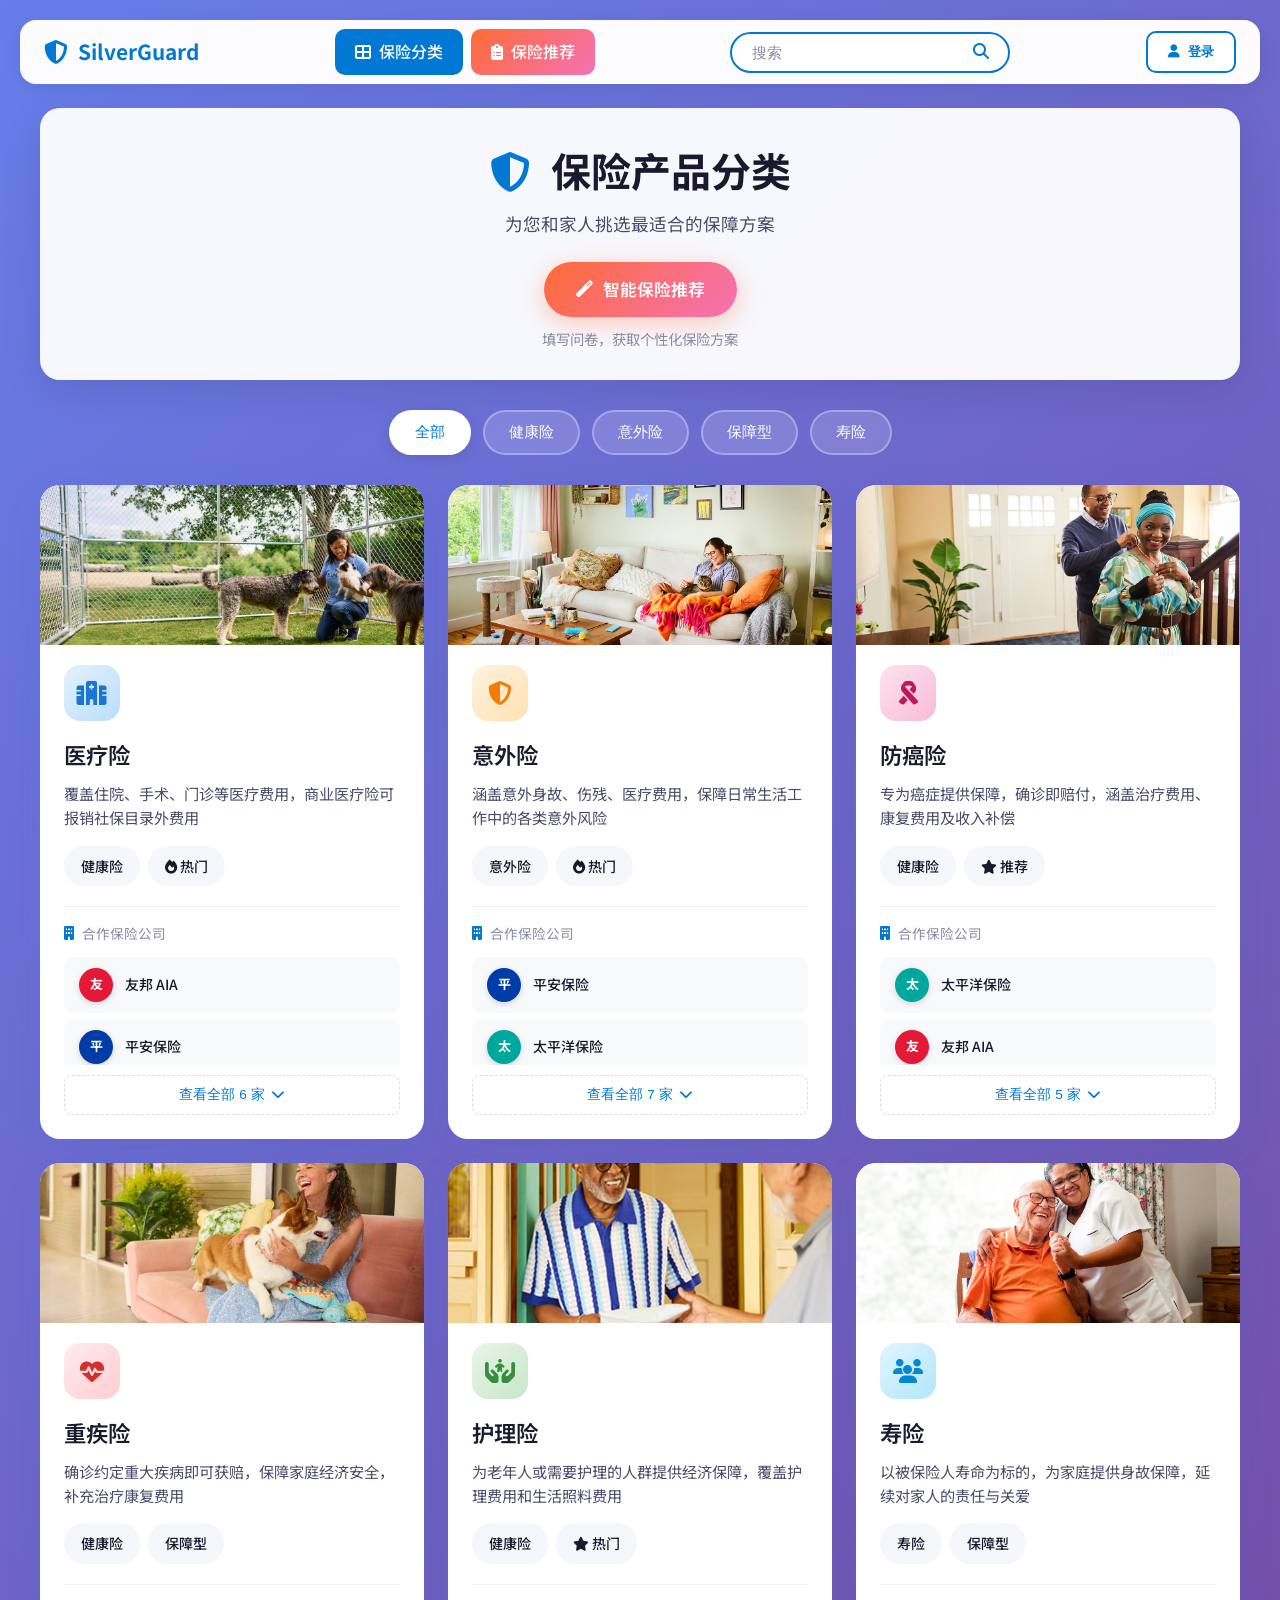
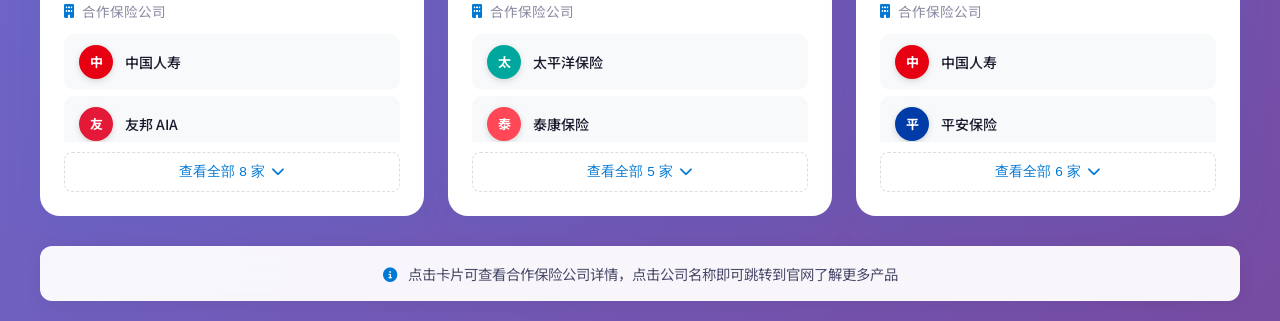
==== index.html @ 00fda779 "Update SilverGuard project files" ====
<!DOCTYPE html>
<html lang="zh-CN">
<head>
    <meta charset="UTF-8">
    <meta name="viewport" content="width=device-width, initial-scale=1.0">
    <title>SilverGuard - 保险产品分类</title>
    <link rel="stylesheet" href="https://cdnjs.cloudflare.com/ajax/libs/font-awesome/6.4.0/css/all.min.css">
    <link href="https://fonts.googleapis.com/css2?family=Noto+Sans+SC:wght@400;500;600;700&display=swap" rel="stylesheet">
    <link rel="stylesheet" href="css/style.css">
</head>
<body>
    <!-- 顶部导航栏 -->
    <nav class="top-nav">
        <div class="nav-container">
            <div class="nav-brand">
                <i class="fas fa-shield-alt"></i>
                <span>SilverGuard</span>
            </div>
            <div class="nav-links">
                <a href="index.html" class="nav-link active">
                    <i class="fas fa-th-large"></i> <span>保险分类</span>
                </a>
                <a href="questionnaire.html" class="nav-link nav-link-highlight">
                    <i class="fas fa-clipboard-list"></i> <span>保险推荐</span>
                </a>
            </div>
            <!-- 搜索栏 -->
            <div class="search-bar" onclick="openSearchModal()" style="cursor: pointer;">
                <input type="text" placeholder="搜索" readonly>
                <button type="button"><i class="fas fa-search"></i></button>
            </div>
            <div class="nav-actions">
                <button class="btn-login" onclick="openLoginModal()">
                    <i class="fas fa-user"></i> <span>登录</span>
                </button>
            </div>
        </div>
    </nav>

    <!-- 搜索弹窗 -->
    <div id="search-modal" class="search-modal-overlay">
        <div class="search-modal-content">
            <div class="search-modal-header">
                <div class="search-input-wrapper">
                    <i class="fas fa-search search-icon"></i>
                    <input type="text" id="search-input" placeholder="搜索保险公司、保险种类或产品名称..." autocomplete="off">
                    <button class="search-clear-btn" id="search-clear" style="display: none;">
                        <i class="fas fa-times"></i>
                    </button>
                </div>
                <button class="search-close-btn" onclick="closeSearchModal()">
                    <i class="fas fa-times"></i>
                </button>
            </div>
            <div class="search-modal-body">
                <!-- 搜索建议标签 -->
                <div class="search-suggestions" id="search-suggestions">
                    <div class="suggestion-title">热门搜索</div>
                    <div class="suggestion-tags">
                        <span class="tag" onclick="searchWithKeyword('医疗险')">医疗险</span>
                        <span class="tag" onclick="searchWithKeyword('意外险')">意外险</span>
                        <span class="tag" onclick="searchWithKeyword('重疾险')">重疾险</span>
                        <span class="tag" onclick="searchWithKeyword('防癌险')">防癌险</span>
                        <span class="tag" onclick="searchWithKeyword('护理险')">护理险</span>
                        <span class="tag" onclick="searchWithKeyword('寿险')">寿险</span>
                        <span class="tag" onclick="searchWithKeyword('香港')">香港保险</span>
                        <span class="tag" onclick="searchWithKeyword('内地')">内地保险</span>
                        <span class="tag" onclick="searchWithKeyword('友邦')">友邦</span>
                        <span class="tag" onclick="searchWithKeyword('保诚')">保诚</span>
                        <span class="tag" onclick="searchWithKeyword('平安')">平安</span>
                        <span class="tag" onclick="searchWithKeyword('众安')">众安</span>
                    </div>
                </div>
                <!-- 搜索结果区域 -->
                <div class="search-results" id="search-results" style="display: none;">
                    <div class="results-header">
                        <span id="results-count"></span>
                    </div>
                    <div class="results-list" id="results-list"></div>
                </div>
                <!-- 无结果提示 -->
                <div class="search-no-results" id="search-no-results" style="display: none;">
                    <i class="fas fa-search"></i>
                    <p>未找到匹配的保险产品</p>
                    <span>试试其他关键词，或浏览下面的分类</span>
                </div>
            </div>
        </div>
    </div>

    <!-- 登录弹窗 -->
    <div class="modal-overlay" id="loginModal">
        <div class="modal-content">
            <div class="modal-header">
                <h3><i class="fas fa-user-circle"></i> 用户登录</h3>
                <button class="modal-close" onclick="closeLoginModal()">&times;</button>
            </div>
            <div class="modal-body">
                <div class="login-tabs">
                    <button class="login-tab active" onclick="switchLoginTab('password')">密码登录</button>
                    <button class="login-tab" onclick="switchLoginTab('code')">验证码登录</button>
                </div>
                <form id="loginForm" onsubmit="handleLogin(event)">
                    <div class="form-group">
                        <label><i class="fas fa-phone"></i> 手机号</label>
                        <input type="tel" id="phone" placeholder="请输入手机号" required maxlength="11">
                    </div>
                    <div class="form-group" id="passwordGroup">
                        <label><i class="fas fa-lock"></i> 密码</label>
                        <div class="password-input">
                            <input type="password" id="password" placeholder="请输入密码" required>
                            <button type="button" class="toggle-password" onclick="togglePassword()">
                                <i class="fas fa-eye"></i>
                            </button>
                        </div>
                    </div>
                    <div class="form-group" id="codeGroup" style="display: none;">
                        <label><i class="fas fa-key"></i> 验证码</label>
                        <div class="code-input">
                            <input type="text" id="verifyCode" placeholder="请输入验证码" maxlength="6">
                            <button type="button" class="btn-code" onclick="sendCode()">获取验证码</button>
                        </div>
                    </div>
                    <div class="form-options">
                        <label class="remember-me">
                            <input type="checkbox" checked> 记住我
                        </label>
                        <a href="#" class="forgot-link">忘记密码？</a>
                    </div>
                    <button type="submit" class="btn-submit">
                        <i class="fas fa-sign-in-alt"></i> 登录
                    </button>
                    <p class="register-hint">
                        还没有账号？<a href="#" onclick="showRegister()">立即注册</a>
                    </p>
                </form>
            </div>
        </div>
    </div>

    <div class="container">
        <!-- 顶部标题区 -->
        <div class="header">
            <div class="header-content">
                <h1><i class="fas fa-shield-alt"></i> 保险产品分类</h1>
                <p>为您和家人挑选最适合的保障方案</p>
            </div>
            <!-- 快速入口按钮 -->
            <div class="quick-actions">
                <a href="questionnaire.html" class="quick-btn primary">
                    <i class="fas fa-magic"></i> 智能保险推荐
                </a>
                <span class="quick-hint">填写问卷，获取个性化保险方案</span>
            </div>
        </div>

        <!-- 筛选标签 -->
        <div class="filter-section">
            <button class="filter-btn active" data-filter="all">全部</button>
            <button class="filter-btn" data-filter="health">健康险</button>
            <button class="filter-btn" data-filter="accident">意外险</button>
            <button class="filter-btn" data-filter="protection">保障型</button>
            <button class="filter-btn" data-filter="life">寿险</button>
        </div>

        <!-- 保险分类网格 -->
        <div class="category-grid">
            
            <!-- 医疗险卡片 -->
            <div class="category-card medical-card" onclick="expandCategory('medical')">
                <div class="category-image">
                    <img src="picture/P1.png" alt="医疗险">
                    <div class="image-overlay">
                        <span>了解详情</span>
                    </div>
                </div>
                <div class="category-icon">
                    <i class="fas fa-hospital"></i>
                </div>
                <h3>医疗险</h3>
                <p>覆盖住院、手术、门诊等医疗费用，商业医疗险可报销社保目录外费用</p>
                <div class="category-tags">
                    <span class="tag health-tag">健康险</span>
                    <span class="tag hot-tag"><i class="fas fa-fire"></i> 热门</span>
                </div>
                <div class="category-companies">
                    <span class="companies-label">
                        <i class="fas fa-building"></i> 合作保险公司
                    </span>
                    <div class="company-list" id="medical-list">
                        <a href="https://www.aia.com.hk/zh-hk" target="_blank" class="company-item" onclick="event.stopPropagation()">
                            <span class="company-logo-small" style="--logo-color: #E31937;">友</span>
                            <span class="company-name">友邦 AIA</span>
                            <i class="fas fa-external-link-alt"></i>
                        </a>
                        <a href="https://www.pingan.com" target="_blank" class="company-item" onclick="event.stopPropagation()">
                            <span class="company-logo-small" style="--logo-color: #003CA8;">平</span>
                            <span class="company-name">平安保险</span>
                            <i class="fas fa-external-link-alt"></i>
                        </a>
                        <a href="https://www.cicic.com.cn" target="_blank" class="company-item" onclick="event.stopPropagation()">
                            <span class="company-logo-small" style="--logo-color: #E60012;">中</span>
                            <span class="company-name">中国人寿</span>
                            <i class="fas fa-external-link-alt"></i>
                        </a>
                        <a href="https://www.picchealth.com" target="_blank" class="company-item" onclick="event.stopPropagation()">
                            <span class="company-logo-small" style="--logo-color: #00A79D;">太</span>
                            <span class="company-name">太平洋保险</span>
                            <i class="fas fa-external-link-alt"></i>
                        </a>
                        <a href="https://www.newchinalife.com" target="_blank" class="company-item" onclick="event.stopPropagation()">
                            <span class="company-logo-small" style="--logo-color: #FF6600;">新</span>
                            <span class="company-name">新华保险</span>
                            <i class="fas fa-external-link-alt"></i>
                        </a>
                        <a href="https://www.tal.com" target="_blank" class="company-item" onclick="event.stopPropagation()">
                            <span class="company-logo-small" style="--logo-color: #FF4757;">泰</span>
                            <span class="company-name">泰康保险</span>
                            <i class="fas fa-external-link-alt"></i>
                        </a>
                    </div>
                    <button class="expand-btn" onclick="toggleCompanies(this, 'medical-list', event)">
                        查看全部 6 家 <i class="fas fa-chevron-down"></i>
                    </button>
                </div>
            </div>

            <!-- 意外险卡片 -->
            <div class="category-card accident-card" onclick="expandCategory('accident')">
                <div class="category-image">
                    <img src="picture/P2.png" alt="意外险">
                    <div class="image-overlay">
                        <span>了解详情</span>
                    </div>
                </div>
                <div class="category-icon">
                    <i class="fas fa-shield-alt"></i>
                </div>
                <h3>意外险</h3>
                <p>涵盖意外身故、伤残、医疗费用，保障日常生活工作中的各类意外风险</p>
                <div class="category-tags">
                    <span class="tag accident-tag">意外险</span>
                    <span class="tag hot-tag"><i class="fas fa-fire"></i> 热门</span>
                </div>
                <div class="category-companies">
                    <span class="companies-label">
                        <i class="fas fa-building"></i> 合作保险公司
                    </span>
                    <div class="company-list" id="accident-list">
                        <a href="https://www.pingan.com" target="_blank" class="company-item" onclick="event.stopPropagation()">
                            <span class="company-logo-small" style="--logo-color: #003CA8;">平</span>
                            <span class="company-name">平安保险</span>
                            <i class="fas fa-external-link-alt"></i>
                        </a>
                        <a href="https://www.picchealth.com" target="_blank" class="company-item" onclick="event.stopPropagation()">
                            <span class="company-logo-small" style="--logo-color: #00A79D;">太</span>
                            <span class="company-name">太平洋保险</span>
                            <i class="fas fa-external-link-alt"></i>
                        </a>
                        <a href="https://www.allianz.com.cn" target="_blank" class="company-item" onclick="event.stopPropagation()">
                            <span class="company-logo-small" style="--logo-color: #FF6600;">安</span>
                            <span class="company-name">安联保险</span>
                            <i class="fas fa-external-link-alt"></i>
                        </a>
                        <a href="https://www.axa.com.cn" target="_blank" class="company-item" onclick="event.stopPropagation()">
                            <span class="company-logo-small" style="--logo-color: #003F87;">AX</span>
                            <span class="company-name">AXA 法国安盛</span>
                            <i class="fas fa-external-link-alt"></i>
                        </a>
                        <a href="https://www.generali.com.cn" target="_blank" class="company-item" onclick="event.stopPropagation()">
                            <span class="company-logo-small" style="--logo-color: #00AEEF;">忠</span>
                            <span class="company-name">忠利保险</span>
                            <i class="fas fa-external-link-alt"></i>
                        </a>
                        <a href="https://www.aig.com.cn" target="_blank" class="company-item" onclick="event.stopPropagation()">
                            <span class="company-logo-small" style="--logo-color: #2E7D32;">A</span>
                            <span class="company-name">AIG 美亚保险</span>
                            <i class="fas fa-external-link-alt"></i>
                        </a>
                        <a href="https://www.sunshine.com.cn" target="_blank" class="company-item" onclick="event.stopPropagation()">
                            <span class="company-logo-small" style="--logo-color: #FFB800;">阳</span>
                            <span class="company-name">阳光保险</span>
                            <i class="fas fa-external-link-alt"></i>
                        </a>
                    </div>
                    <button class="expand-btn" onclick="toggleCompanies(this, 'accident-list', event)">
                        查看全部 7 家 <i class="fas fa-chevron-down"></i>
                    </button>
                </div>
            </div>

            <!-- 防癌险卡片 -->
            <div class="category-card cancer-card" onclick="expandCategory('cancer')">
                <div class="category-image">
                    <img src="picture/P3.png" alt="防癌险">
                    <div class="image-overlay">
                        <span>了解详情</span>
                    </div>
                </div>
                <div class="category-icon">
                    <i class="fas fa-ribbon"></i>
                </div>
                <h3>防癌险</h3>
                <p>专为癌症提供保障，确诊即赔付，涵盖治疗费用、康复费用及收入补偿</p>
                <div class="category-tags">
                    <span class="tag health-tag">健康险</span>
                    <span class="tag new-tag"><i class="fas fa-star"></i> 推荐</span>
                </div>
                <div class="category-companies">
                    <span class="companies-label">
                        <i class="fas fa-building"></i> 合作保险公司
                    </span>
                    <div class="company-list" id="cancer-list">
                        <a href="https://www.picchealth.com" target="_blank" class="company-item" onclick="event.stopPropagation()">
                            <span class="company-logo-small" style="--logo-color: #00A79D;">太</span>
                            <span class="company-name">太平洋保险</span>
                            <i class="fas fa-external-link-alt"></i>
                        </a>
                        <a href="https://www.aia.com.hk/zh-hk" target="_blank" class="company-item" onclick="event.stopPropagation()">
                            <span class="company-logo-small" style="--logo-color: #E31937;">友</span>
                            <span class="company-name">友邦 AIA</span>
                            <i class="fas fa-external-link-alt"></i>
                        </a>
                        <a href="https://www.bupa.com.cn" target="_blank" class="company-item" onclick="event.stopPropagation()">
                            <span class="company-logo-small" style="--logo-color: #007AC1;">保</span>
                            <span class="company-name">保柏 Bupa</span>
                            <i class="fas fa-external-link-alt"></i>
                        </a>
                        <a href="https://www.msh.com.cn" target="_blank" class="company-item" onclick="event.stopPropagation()">
                            <span class="company-logo-small" style="--logo-color: #E91E63;">M</span>
                            <span class="company-name">MSH 万欣和</span>
                            <i class="fas fa-external-link-alt"></i>
                        </a>
                        <a href="https://www.figmahealth.com" target="_blank" class="company-item" onclick="event.stopPropagation()">
                            <span class="company-logo-small" style="--logo-color: #9C27B0;">安</span>
                            <span class="company-name">复星联合健康</span>
                            <i class="fas fa-external-link-alt"></i>
                        </a>
                    </div>
                    <button class="expand-btn" onclick="toggleCompanies(this, 'cancer-list', event)">
                        查看全部 5 家 <i class="fas fa-chevron-down"></i>
                    </button>
                </div>
            </div>

            <!-- 重疾险卡片 -->
            <div class="category-card critical-card" onclick="expandCategory('critical')">
                <div class="category-image">
                    <img src="picture/P4.png" alt="重疾险">
                    <div class="image-overlay">
                        <span>了解详情</span>
                    </div>
                </div>
                <div class="category-icon">
                    <i class="fas fa-heartbeat"></i>
                </div>
                <h3>重疾险</h3>
                <p>确诊约定重大疾病即可获赔，保障家庭经济安全，补充治疗康复费用</p>
                <div class="category-tags">
                    <span class="tag health-tag">健康险</span>
                    <span class="tag protection-tag">保障型</span>
                </div>
                <div class="category-companies">
                    <span class="companies-label">
                        <i class="fas fa-building"></i> 合作保险公司
                    </span>
                    <div class="company-list" id="critical-list">
                        <a href="https://www.cicic.com.cn" target="_blank" class="company-item" onclick="event.stopPropagation()">
                            <span class="company-logo-small" style="--logo-color: #E60012;">中</span>
                            <span class="company-name">中国人寿</span>
                            <i class="fas fa-external-link-alt"></i>
                        </a>
                        <a href="https://www.aia.com.hk/zh-hk" target="_blank" class="company-item" onclick="event.stopPropagation()">
                            <span class="company-logo-small" style="--logo-color: #E31937;">友</span>
                            <span class="company-name">友邦 AIA</span>
                            <i class="fas fa-external-link-alt"></i>
                        </a>
                        <a href="https://www.pingan.com" target="_blank" class="company-item" onclick="event.stopPropagation()">
                            <span class="company-logo-small" style="--logo-color: #003CA8;">平</span>
                            <span class="company-name">平安保险</span>
                            <i class="fas fa-external-link-alt"></i>
                        </a>
                        <a href="https://www.newchinalife.com" target="_blank" class="company-item" onclick="event.stopPropagation()">
                            <span class="company-logo-small" style="--logo-color: #FF6600;">新</span>
                            <span class="company-name">新华保险</span>
                            <i class="fas fa-external-link-alt"></i>
                        </a>
                        <a href="https://www.tal.com" target="_blank" class="company-item" onclick="event.stopPropagation()">
                            <span class="company-logo-small" style="--logo-color: #FF4757;">泰</span>
                            <span class="company-name">泰康保险</span>
                            <i class="fas fa-external-link-alt"></i>
                        </a>
                        <a href="https://www.huatai.com" target="_blank" class="company-item" onclick="event.stopPropagation()">
                            <span class="company-logo-small" style="--logo-color: #1E88E5;">华</span>
                            <span class="company-name">华泰保险</span>
                            <i class="fas fa-external-link-alt"></i>
                        </a>
                        <a href="https://www.life.cn" target="_blank" class="company-item" onclick="event.stopPropagation()">
                            <span class="company-logo-small" style="--logo-color: #00ACC1;">中</span>
                            <span class="company-name">中意人寿</span>
                            <i class="fas fa-external-link-alt"></i>
                        </a>
                        <a href="https://www.nci.com.cn" target="_blank" class="company-item" onclick="event.stopPropagation()">
                            <span class="company-logo-small" style="--logo-color: #7CB342;">农</span>
                            <span class="company-name">农银人寿</span>
                            <i class="fas fa-external-link-alt"></i>
                        </a>
                    </div>
                    <button class="expand-btn" onclick="toggleCompanies(this, 'critical-list', event)">
                        查看全部 8 家 <i class="fas fa-chevron-down"></i>
                    </button>
                </div>
            </div>

            <!-- 护理险卡片 -->
            <div class="category-card nursing-card" onclick="expandCategory('nursing')">
                <div class="category-image">
                    <img src="picture/P5.png" alt="护理险">
                    <div class="image-overlay">
                        <span>了解详情</span>
                    </div>
                </div>
                <div class="category-icon">
                    <i class="fas fa-hands-holding-child"></i>
                </div>
                <h3>护理险</h3>
                <p>为老年人或需要护理的人群提供经济保障，覆盖护理费用和生活照料费用</p>
                <div class="category-tags">
                    <span class="tag health-tag">健康险</span>
                    <span class="tag new-tag"><i class="fas fa-star"></i> 热门</span>
                </div>
                <div class="category-companies">
                    <span class="companies-label">
                        <i class="fas fa-building"></i> 合作保险公司
                    </span>
                    <div class="company-list" id="nursing-list">
                        <a href="https://www.picchealth.com" target="_blank" class="company-item" onclick="event.stopPropagation()">
                            <span class="company-logo-small" style="--logo-color: #00A79D;">太</span>
                            <span class="company-name">太平洋保险</span>
                            <i class="fas fa-external-link-alt"></i>
                        </a>
                        <a href="https://www.tal.com" target="_blank" class="company-item" onclick="event.stopPropagation()">
                            <span class="company-logo-small" style="--logo-color: #FF4757;">泰</span>
                            <span class="company-name">泰康保险</span>
                            <i class="fas fa-external-link-alt"></i>
                        </a>
                        <a href="https://www.pingan.com" target="_blank" class="company-item" onclick="event.stopPropagation()">
                            <span class="company-logo-small" style="--logo-color: #003CA8;">平</span>
                            <span class="company-name">平安保险</span>
                            <i class="fas fa-external-link-alt"></i>
                        </a>
                        <a href="https://www.cicic.com.cn" target="_blank" class="company-item" onclick="event.stopPropagation()">
                            <span class="company-logo-small" style="--logo-color: #E60012;">中</span>
                            <span class="company-name">中国人寿</span>
                            <i class="fas fa-external-link-alt"></i>
                        </a>
                        <a href="https://www.renbao.com" target="_blank" class="company-item" onclick="event.stopPropagation()">
                            <span class="company-logo-small" style="--logo-color: #4CAF50;">人</span>
                            <span class="company-name">人保健康</span>
                            <i class="fas fa-external-link-alt"></i>
                        </a>
                    </div>
                    <button class="expand-btn" onclick="toggleCompanies(this, 'nursing-list', event)">
                        查看全部 5 家 <i class="fas fa-chevron-down"></i>
                    </button>
                </div>
            </div>

            <!-- 寿险卡片 -->
            <div class="category-card life-card" onclick="expandCategory('life')">
                <div class="category-image">
                    <img src="picture/P6.png" alt="寿险">
                    <div class="image-overlay">
                        <span>了解详情</span>
                    </div>
                </div>
                <div class="category-icon">
                    <i class="fas fa-users"></i>
                </div>
                <h3>寿险</h3>
                <p>以被保险人寿命为标的，为家庭提供身故保障，延续对家人的责任与关爱</p>
                <div class="category-tags">
                    <span class="tag life-tag">寿险</span>
                    <span class="tag protection-tag">保障型</span>
                </div>
                <div class="category-companies">
                    <span class="companies-label">
                        <i class="fas fa-building"></i> 合作保险公司
                    </span>
                    <div class="company-list" id="life-list">
                        <a href="https://www.cicic.com.cn" target="_blank" class="company-item" onclick="event.stopPropagation()">
                            <span class="company-logo-small" style="--logo-color: #E60012;">中</span>
                            <span class="company-name">中国人寿</span>
                            <i class="fas fa-external-link-alt"></i>
                        </a>
                        <a href="https://www.pingan.com" target="_blank" class="company-item" onclick="event.stopPropagation()">
                            <span class="company-logo-small" style="--logo-color: #003CA8;">平</span>
                            <span class="company-name">平安保险</span>
                            <i class="fas fa-external-link-alt"></i>
                        </a>
                        <a href="https://www.newchinalife.com" target="_blank" class="company-item" onclick="event.stopPropagation()">
                            <span class="company-logo-small" style="--logo-color: #FF6600;">新</span>
                            <span class="company-name">新华保险</span>
                            <i class="fas fa-external-link-alt"></i>
                        </a>
                        <a href="https://www.aia.com.hk/zh-hk" target="_blank" class="company-item" onclick="event.stopPropagation()">
                            <span class="company-logo-small" style="--logo-color: #E31937;">友</span>
                            <span class="company-name">友邦 AIA</span>
                            <i class="fas fa-external-link-alt"></i>
                        </a>
                        <a href="https://www.fuwu.com" target="_blank" class="company-item" onclick="event.stopPropagation()">
                            <span class="company-logo-small" style="--logo-color: #795548;">富</span>
                            <span class="company-name">富德生命</span>
                            <i class="fas fa-external-link-alt"></i>
                        </a>
                        <a href="https://www.tal.com" target="_blank" class="company-item" onclick="event.stopPropagation()">
                            <span class="company-logo-small" style="--logo-color: #FF4757;">泰</span>
                            <span class="company-name">泰康保险</span>
                            <i class="fas fa-external-link-alt"></i>
                        </a>
                    </div>
                    <button class="expand-btn" onclick="toggleCompanies(this, 'life-list', event)">
                        查看全部 6 家 <i class="fas fa-chevron-down"></i>
                    </button>
                </div>
            </div>

        </div>

        <!-- 底部提示 -->
        <div class="footer-tip">
            <i class="fas fa-info-circle"></i>
            <span>点击卡片可查看合作保险公司详情，点击公司名称即可跳转到官网了解更多产品</span>
        </div>
    </div>

    <script>
        // =============================================
        // 完整保险产品数据库（内地 + 香港）
        // =============================================
        const allInsuranceProducts = [
            // ============ 香港保险 ============
            // 医疗险 / VHIS
            {
                name: "Bupa Hero VHIS 灵活计划",
                company: "保柏 Bupa Hong Kong",
                category: "医疗险",
                region: "香港",
                tags: ["VHIS", "灵活计划", "住院保障", "手术报销"],
                description: "适合作为住院及手术报销型医疗保障的核心配置，较适合健康情况稳定、风险较低到中等的长者参考。"
            },
            {
                name: "AIA 自愿医保标准计划",
                company: "友邦 AIA Hong Kong",
                category: "医疗险",
                region: "香港",
                tags: ["VHIS", "自愿医保", "标准计划"],
                description: "适合希望优先补强基础医疗报销、且整体健康风险较低的长者用户参考。"
            },
            {
                name: "PRUHealth VHIS EasyChoice",
                company: "保诚 Prudential Hong Kong",
                category: "医疗险",
                region: "香港",
                tags: ["VHIS", "灵活计划", "健康保障"],
                description: "适合希望在已有基础保障之上增加住院医疗补充、且风险水平偏低到中低的长者参考。"
            },
            {
                name: "AXA 安盛医疗保障计划",
                company: "安盛 AXA Hong Kong",
                category: "医疗险",
                region: "香港",
                tags: ["医疗保障", "住院报销", "手术费用"],
                description: "适合希望以较成熟品牌补充住院及手术报销保障的长者作基础医疗参考。"
            },
            {
                name: "FWD 自愿医保灵活计划",
                company: "富卫 FWD Hong Kong",
                category: "医疗险",
                region: "香港",
                tags: ["VHIS", "灵活计划", "住院保障"],
                description: "适合希望补足住院报销保障、同时重视产品结构相对灵活性的长者参考。"
            },
            {
                name: "Blue Cross 蓝十字住院医疗计划",
                company: "蓝十字 Blue Cross Hong Kong",
                category: "医疗险",
                region: "香港",
                tags: ["住院医疗", "高龄友好", "手术报销"],
                description: "适合希望强化住院及手术费用报销、同时重视高龄阶段可持续性的用户参考。"
            },
            {
                name: "Manulife 宏利自愿医保标准计划",
                company: "宏利 Manulife Hong Kong",
                category: "医疗险",
                region: "香港",
                tags: ["VHIS", "标准计划", "基础医疗"],
                description: "适合整体健康风险较低、希望先建立基础医疗报销框架的长者用户作入门参考。"
            },
            // 防癌险
            {
                name: "AXA 防癌保障计划",
                company: "安盛 AXA Hong Kong",
                category: "防癌险",
                region: "香港",
                tags: ["防癌", "癌症保障", "专项保障"],
                description: "更适合无法完整配置传统重疾险时，用于聚焦癌症风险的补充保障参考。"
            },
            {
                name: "Blue Cross 癌症医疗保障",
                company: "蓝十字 Blue Cross Hong Kong",
                category: "防癌险",
                region: "香港",
                tags: ["癌症医疗", "治疗费用", "高龄可投"],
                description: "适合中高风险及高龄用户优先考虑癌症相关保障缺口时参考。"
            },
            {
                name: "AIA 癌症保障计划",
                company: "友邦 AIA Hong Kong",
                category: "防癌险",
                region: "香港",
                tags: ["癌症保障", "确诊即赔", "品牌保障"],
                description: "适合希望针对癌症风险做专项准备、且当前身体风险处于中等至中高区间的长者参考。"
            },
            // 意外险
            {
                name: "FWD 全方位意外保障计划",
                company: "富卫 FWD Hong Kong",
                category: "意外险",
                region: "香港",
                tags: ["意外保障", "跌倒骨折", "高龄友好"],
                description: "意外险通常是高龄或慢病人群更容易配置的低门槛保障之一，适合作为长者基础补充。"
            },
            {
                name: "Blue Cross 个人意外保障计划",
                company: "蓝十字 Blue Cross Hong Kong",
                category: "意外险",
                region: "香港",
                tags: ["意外保障", "日常意外", "低门槛"],
                description: "适合作为长者基础兜底型保障，重点补充跌倒、扭伤、骨折等日常意外风险。"
            },
            {
                name: "AIA 个人意外保障计划",
                company: "友邦 AIA Hong Kong",
                category: "意外险",
                region: "香港",
                tags: ["意外保障", "身故伤残", "医疗报销"],
                description: "适合预算有限但仍希望补充意外身故、伤残及意外医疗责任的长者用户参考。"
            },
            {
                name: "Manulife 宏利意外保障计划",
                company: "宏利 Manulife Hong Kong",
                category: "意外险",
                region: "香港",
                tags: ["意外保障", "高龄可投", "基础兜底"],
                description: "适合高龄阶段优先考虑基础意外风险补偿、并作为最低门槛保障组合之一。"
            },
            // 重疾险
            {
                name: "AIA 危疾全护保障",
                company: "友邦 AIA Hong Kong",
                category: "重疾险",
                region: "香港",
                tags: ["重疾险", "危疾保障", "多次赔付"],
                description: "适合希望获得全面重疾保障、预算充足且健康状况良好的长者参考。"
            },
            {
                name: "PRUHealth 危疾多重保",
                company: "保诚 Prudential Hong Kong",
                category: "重疾险",
                region: "香港",
                tags: ["重疾险", "多重保障", "癌症心脏中风"],
                description: "适合希望获得多次重疾赔付、重视癌症和心血管保障的长者参考。"
            },

            // ============ 内地保险 ============
            // 重疾险
            {
                name: "尊享e生重疾险",
                company: "众安在线财险",
                category: "重疾险",
                region: "内地",
                tags: ["一年期重疾", "可选轻中症", "高龄友好"],
                description: "0-70岁可投保，高龄上限较高，可作为中老年重疾候选产品。"
            },
            {
                name: "众民保·重疾险(免健告)",
                company: "众安在线财险",
                category: "重疾险",
                region: "内地",
                tags: ["免健告", "宽松核保"],
                description: "免健康告知，适合做宽松核保候选，对带病体友好。"
            },
            {
                name: "易生守护",
                company: "德华安顾人寿",
                category: "重疾险",
                region: "内地",
                tags: ["至80岁", "易核类", "高龄可投"],
                description: "高龄可投到70岁，偏中高龄过渡型重疾，适合60-70岁人群。"
            },
            {
                name: "i无忧（易核版）-不含身故",
                company: "人保寿险",
                category: "重疾险",
                region: "内地",
                tags: ["易核版", "不含身故"],
                description: "核保相对友好，但年龄上限更低（65岁封顶），适合健康状况一般的人群。"
            },
            {
                name: "康乐一生易核版2.0",
                company: "复星联合健康",
                category: "重疾险",
                region: "内地",
                tags: ["易核版2.0", "终身保障"],
                description: "适合做65岁以内、健康较一般人群候选，保障期限为终身。"
            },
            // 百万医疗险
            {
                name: "e生保·百万医疗险",
                company: "平安健康险",
                category: "百万医疗险",
                region: "内地",
                tags: ["高保额", "住院报销", "大病房"],
                description: "高保额、高免赔额的商业医疗保险，用于报销大病住院、手术等高额医疗费用。"
            },
            {
                name: "好医保·长期医疗险",
                company: "人保健康险",
                category: "百万医疗险",
                region: "内地",
                tags: ["保证续保", "长期医疗"],
                description: "保证续保期的产品能够确保持续的医疗保护网，不限社保内外用药。"
            },
            {
                name: "尊享e生·百万医疗险",
                company: "众安在线财险",
                category: "百万医疗险",
                region: "内地",
                tags: ["高性价比", "灵活选择"],
                description: "通过设定免赔额对高额住院费用予以全额或大比例报销，是社保的有力补充。"
            },
            // 意外险
            {
                name: "小蜜蜂2号超越版",
                company: "鼎和保险",
                category: "意外险",
                region: "内地",
                tags: ["综合意外", "交通意外", "高性价比"],
                description: "保费低、杠杆高，覆盖日常突发意外风险（跌倒、车祸等），包含意外身故/伤残和意外医疗。"
            },
            {
                name: "大护甲5号成人意外险",
                company: "太平洋保险",
                category: "意外险",
                region: "内地",
                tags: ["成人意外", "猝死保障"],
                description: "适合18-60岁成人，覆盖意外身故/伤残和意外医疗，猝死也在保障范围内。"
            },
            {
                name: "孝心安·老年人意外险",
                company: "平安财险",
                category: "意外险",
                region: "内地",
                tags: ["老年人专属", "骨折保障"],
                description: "专为老年人设计，覆盖跌倒骨折等常见意外，80岁前可投保。"
            },
            // 防癌险
            {
                name: "孝亲宝·中老年防癌险",
                company: "德华安顾人寿",
                category: "防癌险",
                region: "内地",
                tags: ["中老年防癌", "确诊即赔"],
                description: "专门针对恶性肿瘤提供保障的健康告知宽松产品，适合带病体投保。"
            },
            {
                name: "平安终身防癌险",
                company: "平安健康险",
                category: "防癌险",
                region: "内地",
                tags: ["终身防癌", "长期保障"],
                description: "确诊即赔付，涵盖癌症治疗全流程，终身续保，是高龄人群的最后防线。"
            },
            // 护理险
            {
                name: "增多多3号护理险",
                company: "昆仑健康保险",
                category: "护理险",
                region: "内地",
                tags: ["长期护理", "护理津贴"],
                description: "针对失能状态提供护理金额津贴或护工上门服务，缓解家庭护理负担。"
            },
            {
                name: "福瑞百岁护理险",
                company: "复星联合健康",
                category: "护理险",
                region: "内地",
                tags: ["百岁护理", "重度护理"],
                description: "适合老龄化社会中子女精力不足、居家养老风险大的情况。"
            }
        ];

        // =============================================
        // 搜索功能相关变量
        // =============================================
        const searchModal = document.getElementById('search-modal');
        const searchInput = document.getElementById('search-input');
        const searchClearBtn = document.getElementById('search-clear');
        const searchSuggestions = document.getElementById('search-suggestions');
        const searchResults = document.getElementById('search-results');
        const searchNoResults = document.getElementById('search-no-results');
        const resultsList = document.getElementById('results-list');
        const resultsCount = document.getElementById('results-count');

        // =============================================
        // 搜索匹配函数
        // =============================================
        function searchProducts(keyword) {
            if (!keyword || keyword.trim() === '') {
                return [];
            }
            
            const lowerKeyword = keyword.toLowerCase().trim();
            
            // 关键词分类映射
            const categoryKeywords = {
                '医疗险': ['医疗', 'vh', 'hospital', '住院', '手术', '报销'],
                '意外险': ['意外', 'accident', '跌倒', '骨折', '扭伤'],
                '重疾险': ['重疾', 'critical', '重大疾病', '癌症给付'],
                '防癌险': ['防癌', 'cancer', '癌症', '恶性肿瘤'],
                '护理险': ['护理', 'nursing', '长期护理', '失能'],
                '寿险': ['寿险', 'life', '人寿', '身故', '定期寿'],
                '百万医疗险': ['百万', '高保额', '大额医疗']
            };

            const regionKeywords = {
                '香港': ['香港', 'hk', 'hong kong'],
                '内地': ['内地', 'mainland', '大陆', '中国']
            };

            const companyKeywords = {
                '友邦': ['友邦', 'aia'],
                '保诚': ['保诚', 'prudential', 'pruhealth'],
                '安盛': ['安盛', 'axa'],
                '保柏': ['保柏', 'bupa'],
                '宏利': ['宏利', 'manulife'],
                '万通': ['万通', 'yf life'],
                '平安': ['平安', 'ping an'],
                '众安': ['众安'],
                '太平': ['太平', 'taiping'],
                '人寿': ['人寿', 'life'],
                '汇丰': ['汇丰', 'hsbc'],
                '中银': ['中银', 'boc'],
                '蓝十字': ['蓝十字', 'blue cross'],
                '信诺': ['信诺', 'cigna'],
                '永明': ['永明', 'sun life'],
                '苏黎世': ['苏黎世', 'zurich'],
                '安联': ['安联', 'allianz'],
                '富卫': ['富卫', 'fwd'],
                '忠意': ['忠意', 'generali'],
                '周大福': ['周大福', 'ctf'],
                '泰康': ['泰康', 'taikang'],
                '富邦': ['富邦', 'fubon'],
                '德华': ['德华', 'dehua'],
                '中国人寿': ['中国人寿', 'chinalife'],
                '人保': ['人保', 'picc'],
                '太平洋': ['太平洋', 'cpic'],
                '昆仑': ['昆仑'],
                '复星': ['复星', 'fosun'],
                '鼎和': ['鼎和'],
                '和谐': ['和谐']
            };

            return allInsuranceProducts.filter(product => {
                const name = product.name.toLowerCase();
                const company = product.company.toLowerCase();
                const category = product.category.toLowerCase();
                const tags = product.tags.join(' ').toLowerCase();
                const desc = product.description.toLowerCase();
                const region = product.region.toLowerCase();

                // 精确匹配产品名称
                if (name.includes(lowerKeyword)) return true;
                
                // 匹配公司名
                if (company.includes(lowerKeyword)) return true;
                
                // 匹配描述
                if (desc.includes(lowerKeyword)) return true;
                
                // 匹配标签
                if (tags.includes(lowerKeyword)) return true;
                
                // 匹配地区
                for (const [regionName, keywords] of Object.entries(regionKeywords)) {
                    if (keywords.some(k => k.includes(lowerKeyword) || lowerKeyword.includes(k))) {
                        if (region.includes(regionName.toLowerCase())) return true;
                    }
                }
                
                // 匹配保险公司
                for (const [companyName, keywords] of Object.entries(companyKeywords)) {
                    if (keywords.some(k => k.includes(lowerKeyword) || lowerKeyword.includes(k))) {
                        if (company.includes(companyName.toLowerCase())) return true;
                    }
                }
                
                // 匹配保险种类
                for (const [catName, keywords] of Object.entries(categoryKeywords)) {
                    if (keywords.some(k => k.includes(lowerKeyword) || lowerKeyword.includes(k))) {
                        if (category.includes(catName.toLowerCase())) return true;
                    }
                }
                
                return false;
            });
        }

        // =============================================
        // 渲染搜索结果
        // =============================================
        function renderResults(products, keyword) {
            if (products.length === 0) {
                searchSuggestions.style.display = 'none';
                searchResults.style.display = 'none';
                searchNoResults.style.display = 'block';
                return;
            }

            searchSuggestions.style.display = 'none';
            searchNoResults.style.display = 'none';
            searchResults.style.display = 'block';
            resultsCount.textContent = `找到 ${products.length} 个相关保险产品`;

            // 按地区和类别分组
            const grouped = {
                '香港': { '医疗险': [], '意外险': [], '防癌险': [], '重疾险': [] },
                '内地': { '医疗险': [], '意外险': [], '防癌险': [], '重疾险': [], '护理险': [], '百万医疗险': [] }
            };

            products.forEach(product => {
                if (!grouped[product.region]) {
                    grouped[product.region] = {};
                }
                if (!grouped[product.region][product.category]) {
                    grouped[product.region][product.category] = [];
                }
                grouped[product.region][product.category].push(product);
            });

            let html = '';
            const regionOrder = ['香港', '内地'];
            const categoryOrder = ['医疗险', '百万医疗险', '意外险', '防癌险', '重疾险', '护理险', '寿险'];

            regionOrder.forEach(region => {
                if (!grouped[region]) return;
                
                const hasProducts = categoryOrder.some(cat => grouped[region][cat] && grouped[region][cat].length > 0);
                if (!hasProducts) return;

                html += `<div class="results-category-title">${region}保险</div>`;

                categoryOrder.forEach(category => {
                    const items = grouped[region][category];
                    if (!items || items.length === 0) return;

                    items.forEach(product => {
                        const tagsHtml = product.tags.slice(0, 3).map(tag => 
                            `<span class="result-tag">${tag}</span>`
                        ).join('');

                        html += `
                            <div class="result-item" onclick="showProductDetail('${escapeHtml(product.name)}')">
                                <div class="result-item-header">
                                    <span class="result-item-title">${escapeHtml(product.name)}</span>
                                    <div class="result-item-badge">
                                        <span class="badge badge-region">${product.region}</span>
                                        <span class="badge badge-category">${product.category}</span>
                                    </div>
                                </div>
                                <div class="result-item-company">${escapeHtml(product.company)}</div>
                                <div class="result-item-desc">${escapeHtml(product.description)}</div>
                                <div class="result-item-tags">${tagsHtml}</div>
                            </div>
                        `;
                    });
                });
            });

            resultsList.innerHTML = html;
        }

        // =============================================
        // 显示产品详情
        // =============================================
        function showProductDetail(productName) {
            const product = allInsuranceProducts.find(p => p.name === productName);
            if (!product) return;

            closeSearchModal();
            alert(`【${product.name}】\n\n公司：${product.company}\n类型：${product.category}（${product.region}）\n\n产品简介：\n${product.description}\n\n关键词：${product.tags.join('、')}`);
        }

        // =============================================
        // 工具函数
        // =============================================
        function escapeHtml(str) {
            const div = document.createElement('div');
            div.textContent = str;
            return div.innerHTML;
        }

        // =============================================
        // 搜索弹窗控制
        // =============================================
        function openSearchModal() {
            searchModal.style.display = 'flex';
            document.body.style.overflow = 'hidden';
            setTimeout(() => searchInput.focus(), 100);
        }

        function closeSearchModal() {
            searchModal.style.display = 'none';
            document.body.style.overflow = '';
            searchInput.value = '';
            searchClearBtn.style.display = 'none';
            searchSuggestions.style.display = 'block';
            searchResults.style.display = 'none';
            searchNoResults.style.display = 'none';
        }

        function searchWithKeyword(keyword) {
            searchInput.value = keyword;
            searchClearBtn.style.display = keyword ? 'block' : 'none';
            const results = searchProducts(keyword);
            renderResults(results, keyword);
        }

        // =============================================
        // 搜索事件监听
        // =============================================
        if (searchInput) {
            searchInput.addEventListener('input', function() {
                const keyword = this.value.trim();
                searchClearBtn.style.display = keyword ? 'block' : 'none';
                
                if (keyword.length === 0) {
                    searchSuggestions.style.display = 'block';
                    searchResults.style.display = 'none';
                    searchNoResults.style.display = 'none';
                } else {
                    const results = searchProducts(keyword);
                    renderResults(results, keyword);
                }
            });
        }

        if (searchClearBtn) {
            searchClearBtn.addEventListener('click', function() {
                searchInput.value = '';
                searchClearBtn.style.display = 'none';
                searchSuggestions.style.display = 'block';
                searchResults.style.display = 'none';
                searchNoResults.style.display = 'none';
                searchInput.focus();
            });
        }

        if (searchModal) {
            searchModal.addEventListener('click', function(e) {
                if (e.target === searchModal) {
                    closeSearchModal();
                }
            });
        }

        document.addEventListener('keydown', function(e) {
            if (e.key === 'Escape' && searchModal && searchModal.style.display === 'flex') {
                closeSearchModal();
            }
        });

        // ========== 登录相关功能 ==========
        let loginType = 'password';
        let countdown = 0;
        let timer = null;

        function openLoginModal() {
            document.getElementById('loginModal').classList.add('active');
            document.body.style.overflow = 'hidden';
        }

        function closeLoginModal() {
            document.getElementById('loginModal').classList.remove('active');
            document.body.style.overflow = '';
            // 重置表单
            document.getElementById('loginForm').reset();
        }

        function switchLoginTab(type) {
            loginType = type;
            document.querySelectorAll('.login-tab').forEach(tab => tab.classList.remove('active'));
            event.target.classList.add('active');
            
            if (type === 'password') {
                document.getElementById('passwordGroup').style.display = 'block';
                document.getElementById('codeGroup').style.display = 'none';
                document.getElementById('password').required = true;
                document.getElementById('verifyCode').required = false;
            } else {
                document.getElementById('passwordGroup').style.display = 'none';
                document.getElementById('codeGroup').style.display = 'block';
                document.getElementById('password').required = false;
                document.getElementById('verifyCode').required = true;
            }
        }

        function togglePassword() {
            const pwdInput = document.getElementById('password');
            const icon = document.querySelector('.toggle-password i');
            if (pwdInput.type === 'password') {
                pwdInput.type = 'text';
                icon.className = 'fas fa-eye-slash';
            } else {
                pwdInput.type = 'password';
                icon.className = 'fas fa-eye';
            }
        }

        function sendCode() {
            const phone = document.getElementById('phone').value;
            if (!phone || phone.length !== 11) {
                alert('请输入正确的手机号');
                return;
            }
            
            if (countdown > 0) return;
            
            // 模拟发送验证码
            alert('验证码已发送到您的手机：' + phone);
            countdown = 60;
            const codeBtn = document.querySelector('.btn-code');
            codeBtn.disabled = true;
            
            timer = setInterval(() => {
                countdown--;
                if (countdown > 0) {
                    codeBtn.textContent = `${countdown}秒后重试`;
                } else {
                    clearInterval(timer);
                    codeBtn.textContent = '获取验证码';
                    codeBtn.disabled = false;
                }
            }, 1000);
        }

        function handleLogin(event) {
            event.preventDefault();
            const phone = document.getElementById('phone').value;
            
            if (!phone || phone.length !== 11) {
                alert('请输入正确的手机号');
                return;
            }
            
            // 模拟登录成功
            const userBtn = document.querySelector('.btn-login');
            userBtn.innerHTML = '<i class="fas fa-user-check"></i> 我的账户';
            userBtn.onclick = showUserMenu;
            
            closeLoginModal();
            alert('登录成功！欢迎回来。');
        }

        function showRegister() {
            alert('注册功能开发中，请稍候...');
        }

        function showUserMenu() {
            alert('用户菜单：\n\n1. 个人中心\n2. 我的收藏\n3. 历史记录\n4. 退出登录');
        }

        // 点击弹窗外部关闭
        document.getElementById('loginModal').addEventListener('click', function(e) {
            if (e.target === this) {
                closeLoginModal();
            }
        });

        // ESC 键关闭弹窗
        document.addEventListener('keydown', function(e) {
            if (e.key === 'Escape') {
                closeLoginModal();
            }
        });

        // ========== 保险公司列表展开/收起 ==========
        function toggleCompanies(btn, listId, event) {
            event.stopPropagation();
            const listContainer = document.getElementById(listId);
            
            if (listContainer.classList.contains('expanded')) {
                listContainer.classList.remove('expanded');
                btn.classList.remove('expanded');
                btn.innerHTML = `查看全部 ${listContainer.children.length} 家 <i class="fas fa-chevron-down"></i>`;
            } else {
                listContainer.classList.add('expanded');
                btn.classList.add('expanded');
                btn.innerHTML = `收起 <i class="fas fa-chevron-up"></i>`;
            }
        }

        // 卡片点击展开效果
        function expandCategory(category) {
            console.log('Expanded category:', category);
        }

        // ========== 筛选功能 ==========
        document.querySelectorAll('.filter-btn').forEach(btn => {
            btn.addEventListener('click', function() {
                document.querySelectorAll('.filter-btn').forEach(b => b.classList.remove('active'));
                this.classList.add('active');

                const filter = this.dataset.filter;
                const cards = document.querySelectorAll('.category-card');

                cards.forEach(card => {
                    if (filter === 'all') {
                        card.style.display = 'block';
                        setTimeout(() => card.style.opacity = '1', 10);
                    } else {
                        const tags = card.querySelectorAll('.category-tags .tag');
                        let shouldShow = false;
                        tags.forEach(tag => {
                            if (tag.classList.contains(filter + '-tag')) {
                                shouldShow = true;
                            }
                        });

                        if (shouldShow) {
                            card.style.display = 'block';
                            setTimeout(() => card.style.opacity = '1', 10);
                        } else {
                            card.style.opacity = '0';
                            setTimeout(() => card.style.display = 'none', 300);
                        }
                    }
                });
            });
        });
    </script>
</body>
</html>
---- css/style.css ----
/* 全局样式重置 */
* {
    margin: 0;
    padding: 0;
    box-sizing: border-box;
}

:root {
    --primary-blue: #0078D4;
    --secondary-blue: #E3F2FD;
    --accent-orange: #FF6B35;
    --success-green: #28A745;
    --text-dark: #1a1a2e;
    --text-medium: #4a4a6a;
    --text-light: #8a8aa3;
    --bg-light: #f5f7fa;
    --card-shadow: 0 10px 40px rgba(0, 120, 212, 0.08);
}

body {
    font-family: 'Noto Sans SC', -apple-system, BlinkMacSystemFont, 'Segoe UI', sans-serif;
    background: linear-gradient(135deg, #667eea 0%, #764ba2 100%);
    min-height: 100vh;
    padding: 20px;
    line-height: 1.6;
}

.container {
    max-width: 1200px;
    margin: 0 auto;
}

/* ========== 顶部导航栏 ========== */
.top-nav {
    background: rgba(255, 255, 255, 0.98);
    border-radius: 16px;
    padding: 0 24px;
    margin-bottom: 24px;
    box-shadow: 0 4px 20px rgba(0, 0, 0, 0.08);
    backdrop-filter: blur(10px);
}

.nav-container {
    display: flex;
    align-items: center;
    justify-content: space-between;
    height: 64px;
}

.nav-brand {
    display: flex;
    align-items: center;
    gap: 10px;
    font-size: 1.3rem;
    font-weight: 700;
    color: var(--primary-blue);
}

.nav-brand i {
    font-size: 1.5rem;
}

.nav-links {
    display: flex;
    gap: 8px;
}

.nav-link {
    display: flex;
    align-items: center;
    gap: 8px;
    padding: 10px 20px;
    color: var(--text-medium);
    text-decoration: none;
    font-weight: 500;
    border-radius: 10px;
    transition: all 0.3s ease;
}

.nav-link:hover {
    background: var(--secondary-blue);
    color: var(--primary-blue);
}

.nav-link.active {
    background: var(--primary-blue);
    color: white;
}

.nav-link-highlight {
    background: linear-gradient(135deg, #FF6B35 0%, #f472b6 100%);
    color: white !important;
}

.nav-link-highlight:hover {
    transform: translateY(-2px);
    box-shadow: 0 4px 15px rgba(255, 107, 53, 0.3);
}

.nav-actions {
    display: flex;
    align-items: center;
    gap: 12px;
}

.btn-login {
    display: flex;
    align-items: center;
    gap: 8px;
    padding: 10px 20px;
    background: white;
    border: 2px solid var(--primary-blue);
    color: var(--primary-blue);
    font-weight: 600;
    border-radius: 10px;
    cursor: pointer;
    transition: all 0.3s ease;
}

.btn-login:hover {
    background: var(--primary-blue);
    color: white;
}

/* ========== 登录弹窗 ========== */
.modal-overlay {
    position: fixed;
    top: 0;
    left: 0;
    width: 100%;
    height: 100%;
    background: rgba(0, 0, 0, 0.5);
    display: none;
    align-items: center;
    justify-content: center;
    z-index: 1000;
    backdrop-filter: blur(5px);
}

.modal-overlay.active {
    display: flex;
}

.modal-content {
    background: white;
    border-radius: 20px;
    width: 90%;
    max-width: 420px;
    box-shadow: 0 25px 60px rgba(0, 0, 0, 0.3);
    animation: modalSlideIn 0.3s ease;
}

@keyframes modalSlideIn {
    from {
        opacity: 0;
        transform: translateY(-30px) scale(0.95);
    }
    to {
        opacity: 1;
        transform: translateY(0) scale(1);
    }
}

.modal-header {
    display: flex;
    align-items: center;
    justify-content: space-between;
    padding: 20px 24px;
    border-bottom: 1px solid #eee;
}

.modal-header h3 {
    display: flex;
    align-items: center;
    gap: 10px;
    font-size: 1.2rem;
    color: var(--text-dark);
}

.modal-header h3 i {
    color: var(--primary-blue);
}

.modal-close {
    width: 32px;
    height: 32px;
    border: none;
    background: #f5f5f5;
    border-radius: 50%;
    font-size: 1.2rem;
    cursor: pointer;
    color: var(--text-medium);
    transition: all 0.2s ease;
}

.modal-close:hover {
    background: #ff4444;
    color: white;
}

.modal-body {
    padding: 24px;
}

.login-tabs {
    display: flex;
    gap: 8px;
    margin-bottom: 20px;
    background: #f5f7fa;
    padding: 4px;
    border-radius: 12px;
}

.login-tab {
    flex: 1;
    padding: 10px;
    border: none;
    background: transparent;
    color: var(--text-medium);
    font-weight: 500;
    border-radius: 10px;
    cursor: pointer;
    transition: all 0.3s ease;
}

.login-tab.active {
    background: white;
    color: var(--primary-blue);
    box-shadow: 0 2px 8px rgba(0, 0, 0, 0.1);
}

.form-group {
    margin-bottom: 18px;
}

.form-group label {
    display: flex;
    align-items: center;
    gap: 8px;
    margin-bottom: 8px;
    font-weight: 500;
    color: var(--text-dark);
    font-size: 0.95rem;
}

.form-group label i {
    color: var(--primary-blue);
}

.form-group input {
    width: 100%;
    padding: 14px 16px;
    border: 2px solid #e8e8e8;
    border-radius: 12px;
    font-size: 1rem;
    transition: all 0.3s ease;
}

.form-group input:focus {
    outline: none;
    border-color: var(--primary-blue);
    box-shadow: 0 0 0 4px rgba(0, 120, 212, 0.1);
}

.password-input,
.code-input {
    position: relative;
    display: flex;
    align-items: center;
}

.password-input input {
    padding-right: 50px;
}

.toggle-password {
    position: absolute;
    right: 12px;
    background: none;
    border: none;
    color: var(--text-light);
    cursor: pointer;
    padding: 4px;
}

.code-input input {
    padding-right: 120px;
}

.btn-code {
    position: absolute;
    right: 8px;
    padding: 8px 16px;
    background: var(--primary-blue);
    color: white;
    border: none;
    border-radius: 8px;
    font-size: 0.85rem;
    cursor: pointer;
    transition: all 0.3s ease;
}

.btn-code:hover {
    background: #0066b4;
}

.btn-code:disabled {
    background: #ccc;
    cursor: not-allowed;
}

.form-options {
    display: flex;
    justify-content: space-between;
    align-items: center;
    margin-bottom: 20px;
    font-size: 0.9rem;
}

.remember-me {
    display: flex;
    align-items: center;
    gap: 6px;
    color: var(--text-medium);
    cursor: pointer;
}

.remember-me input {
    width: 16px;
    height: 16px;
}

.forgot-link {
    color: var(--primary-blue);
    text-decoration: none;
}

.forgot-link:hover {
    text-decoration: underline;
}

.btn-submit {
    width: 100%;
    padding: 14px;
    background: linear-gradient(135deg, var(--primary-blue) 0%, #0055a3 100%);
    color: white;
    border: none;
    border-radius: 12px;
    font-size: 1.05rem;
    font-weight: 600;
    cursor: pointer;
    transition: all 0.3s ease;
}

.btn-submit:hover {
    transform: translateY(-2px);
    box-shadow: 0 6px 20px rgba(0, 120, 212, 0.3);
}

.register-hint {
    text-align: center;
    margin-top: 16px;
    color: var(--text-medium);
    font-size: 0.9rem;
}

.register-hint a {
    color: var(--primary-blue);
    font-weight: 600;
    text-decoration: none;
}

.register-hint a:hover {
    text-decoration: underline;
}

/* ========== 顶部标题区 ========== */
.header {
    background: rgba(255, 255, 255, 0.95);
    border-radius: 20px;
    padding: 30px 40px;
    margin-bottom: 30px;
    box-shadow: 0 10px 40px rgba(0, 0, 0, 0.1);
    text-align: center;
    backdrop-filter: blur(10px);
}

.header-content h1 {
    font-size: 2.5rem;
    font-weight: 700;
    color: var(--text-dark);
    margin-bottom: 8px;
}

.header-content h1 i {
    color: var(--primary-blue);
    margin-right: 12px;
}

.header-content p {
    color: var(--text-medium);
    font-size: 1.1rem;
}

/* 快速入口按钮 */
.quick-actions {
    margin-top: 24px;
    display: flex;
    flex-direction: column;
    align-items: center;
    gap: 10px;
}

.quick-btn {
    display: inline-flex;
    align-items: center;
    gap: 10px;
    padding: 14px 32px;
    border-radius: 50px;
    font-weight: 600;
    font-size: 1.05rem;
    text-decoration: none;
    transition: all 0.3s ease;
}

.quick-btn.primary {
    background: linear-gradient(135deg, #FF6B35 0%, #f472b6 100%);
    color: white;
    box-shadow: 0 6px 25px rgba(255, 107, 53, 0.35);
}

.quick-btn.primary:hover {
    transform: translateY(-3px) scale(1.02);
    box-shadow: 0 10px 35px rgba(255, 107, 53, 0.45);
}

.quick-hint {
    font-size: 0.9rem;
    color: var(--text-light);
}

/* 筛选标签 */
.filter-section {
    display: flex;
    justify-content: center;
    gap: 12px;
    margin-bottom: 30px;
    flex-wrap: wrap;
}

.filter-btn {
    padding: 10px 24px;
    border: 2px solid rgba(255, 255, 255, 0.3);
    background: rgba(255, 255, 255, 0.15);
    color: white;
    border-radius: 30px;
    font-size: 0.95rem;
    font-weight: 500;
    cursor: pointer;
    transition: all 0.3s ease;
    backdrop-filter: blur(5px);
}

.filter-btn:hover {
    background: rgba(255, 255, 255, 0.3);
    transform: translateY(-2px);
}

.filter-btn.active {
    background: white;
    color: var(--primary-blue);
    border-color: white;
    box-shadow: 0 4px 15px rgba(0, 0, 0, 0.1);
}

/* 保险分类网格 */
.category-grid {
    display: grid;
    grid-template-columns: repeat(auto-fill, minmax(340px, 1fr));
    gap: 24px;
    margin-bottom: 30px;
}

/* 分类卡片 */
.category-card {
    background: white;
    border-radius: 20px;
    padding: 0 24px 24px;
    box-shadow: var(--card-shadow);
    transition: all 0.3s ease;
    cursor: pointer;
    position: relative;
    overflow: hidden;
}

.category-card:hover {
    transform: translateY(-8px);
    box-shadow: 0 20px 50px rgba(0, 120, 212, 0.15);
}

/* 卡片图片区域 */
.category-image {
    width: calc(100% + 48px);
    height: 160px;
    margin: 0 -24px 20px -24px;
    position: relative;
    overflow: hidden;
}

.category-image img {
    width: 100%;
    height: 100%;
    object-fit: cover;
    transition: transform 0.4s ease;
}

.category-card:hover .category-image img {
    transform: scale(1.08);
}

.image-overlay {
    position: absolute;
    top: 0;
    left: 0;
    width: 100%;
    height: 100%;
    background: linear-gradient(
        to bottom,
        rgba(0, 0, 0, 0.1) 0%,
        rgba(0, 0, 0, 0.3) 100%
    );
    display: flex;
    align-items: flex-end;
    justify-content: flex-end;
    padding: 12px;
    opacity: 0;
    transition: opacity 0.3s ease;
}

.category-card:hover .image-overlay {
    opacity: 1;
}

.image-overlay span {
    background: rgba(255, 255, 255, 0.9);
    color: var(--primary-blue);
    padding: 6px 14px;
    border-radius: 20px;
    font-size: 0.8rem;
    font-weight: 600;
    backdrop-filter: blur(5px);
}

/* 卡片图标 */
.category-icon {
    width: 56px;
    height: 56px;
    border-radius: 16px;
    display: flex;
    align-items: center;
    justify-content: center;
    font-size: 1.5rem;
    margin-bottom: 16px;
}

/* 医疗险图标样式 */
.medical-card .category-icon {
    background: linear-gradient(135deg, #E3F2FD 0%, #BBDEFB 100%);
    color: #1976D2;
}

/* 意外险图标样式 */
.accident-card .category-icon {
    background: linear-gradient(135deg, #FFF3E0 0%, #FFE0B2 100%);
    color: #F57C00;
}

/* 防癌险图标样式 */
.cancer-card .category-icon {
    background: linear-gradient(135deg, #FCE4EC 0%, #F8BBD9 100%);
    color: #C2185B;
}

/* 重疾险图标样式 */
.critical-card .category-icon {
    background: linear-gradient(135deg, #FFEBEE 0%, #FFCDD2 100%);
    color: #D32F2F;
}

/* 护理险图标样式 */
.nursing-card .category-icon {
    background: linear-gradient(135deg, #E8F5E9 0%, #C8E6C9 100%);
    color: #388E3C;
}

/* 寿险图标样式 */
.life-card .category-icon {
    background: linear-gradient(135deg, #E1F5FE 0%, #B3E5FC 100%);
    color: #0288D1;
}

/* 卡片标题 */
.category-card h3 {
    font-size: 1.4rem;
    font-weight: 600;
    color: var(--text-dark);
    margin-bottom: 8px;
}

/* 卡片描述 */
.category-card > p {
    color: var(--text-medium);
    font-size: 0.95rem;
    margin-bottom: 16px;
    line-height: 1.6;
}

/* 分类标签 */
.category-tags {
    display: flex;
    gap: 8px;
    margin-bottom: 20px;
    flex-wrap: wrap;
}

.tag {
    padding: 4px 12px;
    border-radius: 20px;
    font-size: 0.8rem;
    font-weight: 500;
}

.health-tag {
    background: #E3F2FD;
    color: #1976D2;
}

.accident-tag {
    background: #FFF3E0;
    color: #F57C00;
}

.protection-tag {
    background: #E8F5E9;
    color: #388E3C;
}

.life-tag {
    background: #E1F5FE;
    color: #0288D1;
}

.hot-tag {
    background: #FFEBEE;
    color: #D32F2F;
}

.new-tag {
    background: #FFF8E1;
    color: #FF8F00;
}

/* 保险公司列表区域 */
.category-companies {
    border-top: 1px solid #f0f0f0;
    padding-top: 16px;
    margin-top: auto;
}

.companies-label {
    display: flex;
    align-items: center;
    gap: 8px;
    font-size: 0.85rem;
    color: var(--text-light);
    margin-bottom: 12px;
}

.companies-label i {
    color: var(--primary-blue);
}

/* 保险公司列表 */
.company-list {
    display: flex;
    flex-direction: column;
    gap: 6px;
    max-height: 108px;
    overflow: hidden;
    transition: max-height 0.4s ease-in-out;
}

.company-list.expanded {
    max-height: 1000px;
}

/* 单个公司项 */
.company-item {
    display: flex;
    align-items: center;
    gap: 12px;
    padding: 10px 14px;
    background: #f8f9fa;
    border-radius: 10px;
    text-decoration: none;
    color: var(--text-dark);
    transition: all 0.25s ease;
    border: 1px solid transparent;
}

.company-item:hover {
    background: #EEF4FC;
    border-color: var(--primary-blue);
    transform: translateX(6px);
    box-shadow: 0 4px 12px rgba(0, 120, 212, 0.1);
}

.company-logo-small {
    width: 34px;
    height: 34px;
    border-radius: 50%;
    background: var(--logo-color, var(--primary-blue));
    display: flex;
    align-items: center;
    justify-content: center;
    color: white;
    font-size: 13px;
    font-weight: 700;
    flex-shrink: 0;
    box-shadow: 0 2px 6px rgba(0, 0, 0, 0.15);
}

.company-name {
    flex: 1;
    font-size: 14px;
    font-weight: 500;
}

.company-item i {
    color: var(--primary-blue);
    font-size: 11px;
    opacity: 0;
    transition: opacity 0.2s ease;
}

.company-item:hover i {
    opacity: 1;
}

/* 展开/收起按钮 */
.expand-btn {
    width: 100%;
    padding: 10px;
    margin-top: 10px;
    background: transparent;
    border: 1px dashed #ddd;
    border-radius: 8px;
    color: var(--primary-blue);
    font-size: 0.85rem;
    font-weight: 500;
    cursor: pointer;
    transition: all 0.3s ease;
    display: flex;
    align-items: center;
    justify-content: center;
    gap: 6px;
}

.expand-btn:hover {
    background: var(--secondary-blue);
    border-color: var(--primary-blue);
}

.expand-btn i {
    transition: transform 0.3s ease;
}

.expand-btn.expanded i {
    transform: rotate(180deg);
}

/* 底部提示 */
.footer-tip {
    background: rgba(255, 255, 255, 0.95);
    border-radius: 12px;
    padding: 16px 24px;
    text-align: center;
    color: var(--text-medium);
    font-size: 0.9rem;
    box-shadow: 0 4px 20px rgba(0, 0, 0, 0.05);
    backdrop-filter: blur(10px);
}

.footer-tip i {
    color: var(--primary-blue);
    margin-right: 8px;
}

/* 响应式设计 */
@media (max-width: 768px) {
    body {
        padding: 12px;
    }

    .top-nav {
        padding: 0 16px;
    }

    .nav-brand span {
        display: none;
    }

    .nav-link span {
        display: none;
    }

    .nav-link {
        padding: 10px 14px;
    }

    .btn-login span {
        display: none;
    }

    /* 搜索栏响应式 */
    .search-bar {
        width: 200px;
    }

    .header {
        padding: 24px 20px;
    }

    .header-content h1 {
        font-size: 1.8rem;
    }

    .category-grid {
        grid-template-columns: 1fr;
        gap: 16px;
    }

    .category-card {
        border-radius: 16px;
        padding: 0 16px 16px;
    }

    .category-image {
        height: 140px;
    }

    .filter-section {
        gap: 8px;
    }

    .filter-btn {
        padding: 8px 16px;
        font-size: 0.85rem;
    }

    .quick-btn {
        padding: 12px 24px;
        font-size: 1rem;
    }

    /* 搜索弹窗响应式 */
    .search-modal-overlay {
        padding-top: 40px;
    }

    .search-modal-content {
        width: 95%;
        max-height: 85vh;
    }
}

@media (max-width: 480px) {
    .nav-links {
        gap: 4px;
    }

    .nav-link {
        padding: 10px 12px;
        font-size: 0.85rem;
    }

    .nav-link i {
        font-size: 1.1rem;
    }

    .btn-login {
        padding: 10px 12px;
    }

    /* 搜索栏隐藏 */
    .search-bar {
        display: none;
    }

    .header-content h1 {
        font-size: 1.5rem;
    }

    .header-content p {
        font-size: 0.95rem;
    }

    .category-card h3 {
        font-size: 1.2rem;
    }

    .company-item {
        padding: 8px 10px;
    }

    .company-logo-small {
        width: 30px;
        height: 30px;
        font-size: 11px;
    }

    .company-name {
        font-size: 13px;
    }

    .modal-content {
        margin: 10px;
    }
}

/* ========== 搜索栏样式 ========== */
.search-bar {
    display: flex;
    align-items: center;
    border: 2px solid var(--primary-blue);
    border-radius: 30px;
    padding: 5px 15px;
    background-color: white;
    width: 280px;
    transition: all 0.3s ease;
}

.search-bar:hover {
    box-shadow: 0 2px 10px rgba(0, 120, 212, 0.2);
}

.search-bar input {
    border: none;
    outline: none;
    padding: 5px;
    width: 100%;
    font-size: 15px;
    background: transparent;
    color: var(--text-dark);
}

.search-bar input::placeholder {
    color: var(--text-light);
}

.search-bar button {
    background: none;
    border: none;
    color: var(--primary-blue);
    cursor: pointer;
    font-size: 16px;
    padding: 4px;
    transition: color 0.2s ease;
}

.search-bar button:hover {
    color: #0055a3;
}

/* ========== 搜索弹窗样式 ========== */
.search-modal-overlay {
    position: fixed;
    top: 0;
    left: 0;
    width: 100vw;
    height: 100vh;
    background: rgba(0, 0, 0, 0.5);
    display: none;
    align-items: flex-start;
    justify-content: center;
    z-index: 2000;
    padding-top: 80px;
    backdrop-filter: blur(5px);
}

.search-modal-content {
    background: white;
    border-radius: 16px;
    width: 90%;
    max-width: 700px;
    max-height: 80vh;
    display: flex;
    flex-direction: column;
    box-shadow: 0 20px 60px rgba(0, 0, 0, 0.25);
    animation: slideDown 0.3s ease;
}

@keyframes slideDown {
    from {
        opacity: 0;
        transform: translateY(-30px);
    }
    to {
        opacity: 1;
        transform: translateY(0);
    }
}

.search-modal-header {
    display: flex;
    align-items: center;
    gap: 12px;
    padding: 16px 20px;
    border-bottom: 1px solid #e8e8e8;
}

.search-input-wrapper {
    flex: 1;
    display: flex;
    align-items: center;
    background: #f5f7fa;
    border-radius: 30px;
    padding: 8px 16px;
    gap: 10px;
}

.search-icon {
    color: #8a8aa3;
    font-size: 16px;
}

.search-input-wrapper input {
    flex: 1;
    border: none;
    outline: none;
    background: transparent;
    font-size: 16px;
    color: var(--text-dark);
}

.search-input-wrapper input::placeholder {
    color: #999;
}

.search-clear-btn {
    background: none;
    border: none;
    color: #8a8aa3;
    cursor: pointer;
    padding: 4px;
    font-size: 14px;
    transition: color 0.2s;
}

.search-clear-btn:hover {
    color: var(--primary-blue);
}

.search-close-btn {
    background: none;
    border: none;
    color: #8a8aa3;
    cursor: pointer;
    padding: 8px;
    font-size: 20px;
    transition: color 0.2s;
}

.search-close-btn:hover {
    color: var(--primary-blue);
}

.search-modal-body {
    padding: 20px;
    flex: 1;
    overflow-y: auto;
    -webkit-overflow-scrolling: touch;
}

/* 搜索建议标签 */
.search-suggestions {
    margin-bottom: 10px;
}

.suggestion-title {
    font-size: 14px;
    color: #8a8aa3;
    margin-bottom: 12px;
    font-weight: 500;
}

.suggestion-tags {
    display: flex;
    flex-wrap: wrap;
    gap: 10px;
}

.tag {
    background: #f5f7fa;
    color: var(--text-dark);
    padding: 8px 16px;
    border-radius: 20px;
    font-size: 14px;
    cursor: pointer;
    transition: all 0.2s;
    border: 1px solid transparent;
}

.tag:hover {
    background: var(--primary-blue);
    color: white;
}

/* 搜索结果 */
.search-results {
    margin-top: 10px;
}

.results-header {
    font-size: 14px;
    color: #8a8aa3;
    margin-bottom: 16px;
    padding-bottom: 12px;
    border-bottom: 1px solid #e8e8e8;
}

.results-list {
    display: flex;
    flex-direction: column;
    gap: 12px;
}

.results-category-title {
    font-size: 16px;
    font-weight: 600;
    color: var(--primary-blue);
    margin: 16px 0 8px;
    padding-left: 4px;
}

.results-category-title:first-child {
    margin-top: 0;
}

.result-item {
    padding: 16px;
    border: 1px solid #e8e8e8;
    border-radius: 12px;
    cursor: pointer;
    transition: all 0.2s;
}

.result-item:hover {
    border-color: var(--primary-blue);
    background: #f8faff;
}

.result-item-header {
    display: flex;
    justify-content: space-between;
    align-items: flex-start;
    margin-bottom: 8px;
    gap: 12px;
}

.result-item-title {
    font-size: 16px;
    font-weight: 600;
    color: var(--text-dark);
}

.result-item-badge {
    display: flex;
    gap: 6px;
    flex-shrink: 0;
}

.badge {
    padding: 3px 10px;
    border-radius: 12px;
    font-size: 12px;
    font-weight: 500;
}

.badge-region {
    background: #e8f4fd;
    color: #0077cc;
}

.badge-category {
    background: #f0e8fd;
    color: #7c3aed;
}

.result-item-company {
    font-size: 14px;
    color: #8a8aa3;
    margin-bottom: 8px;
}

.result-item-desc {
    font-size: 14px;
    color: #8a8aa3;
    line-height: 1.7;
    margin-top: 10px;
    padding: 10px 12px;
    background: #f8fafc;
    border-radius: 8px;
    border-left: 3px solid #0078D4;
    display: block;
}

.result-item-tags {
    display: flex;
    flex-wrap: wrap;
    gap: 6px;
    margin-top: 10px;
}

.result-tag {
    background: #f3f4f6;
    color: #666;
    padding: 4px 10px;
    border-radius: 10px;
    font-size: 12px;
}

/* 无结果提示 */
.search-no-results {
    text-align: center;
    padding: 40px 20px;
    color: #8a8aa3;
}

.search-no-results i {
    font-size: 48px;
    margin-bottom: 16px;
    color: #d1d5db;
}

.search-no-results p {
    font-size: 16px;
    margin-bottom: 8px;
}

.search-no-results span {
    font-size: 14px;
}
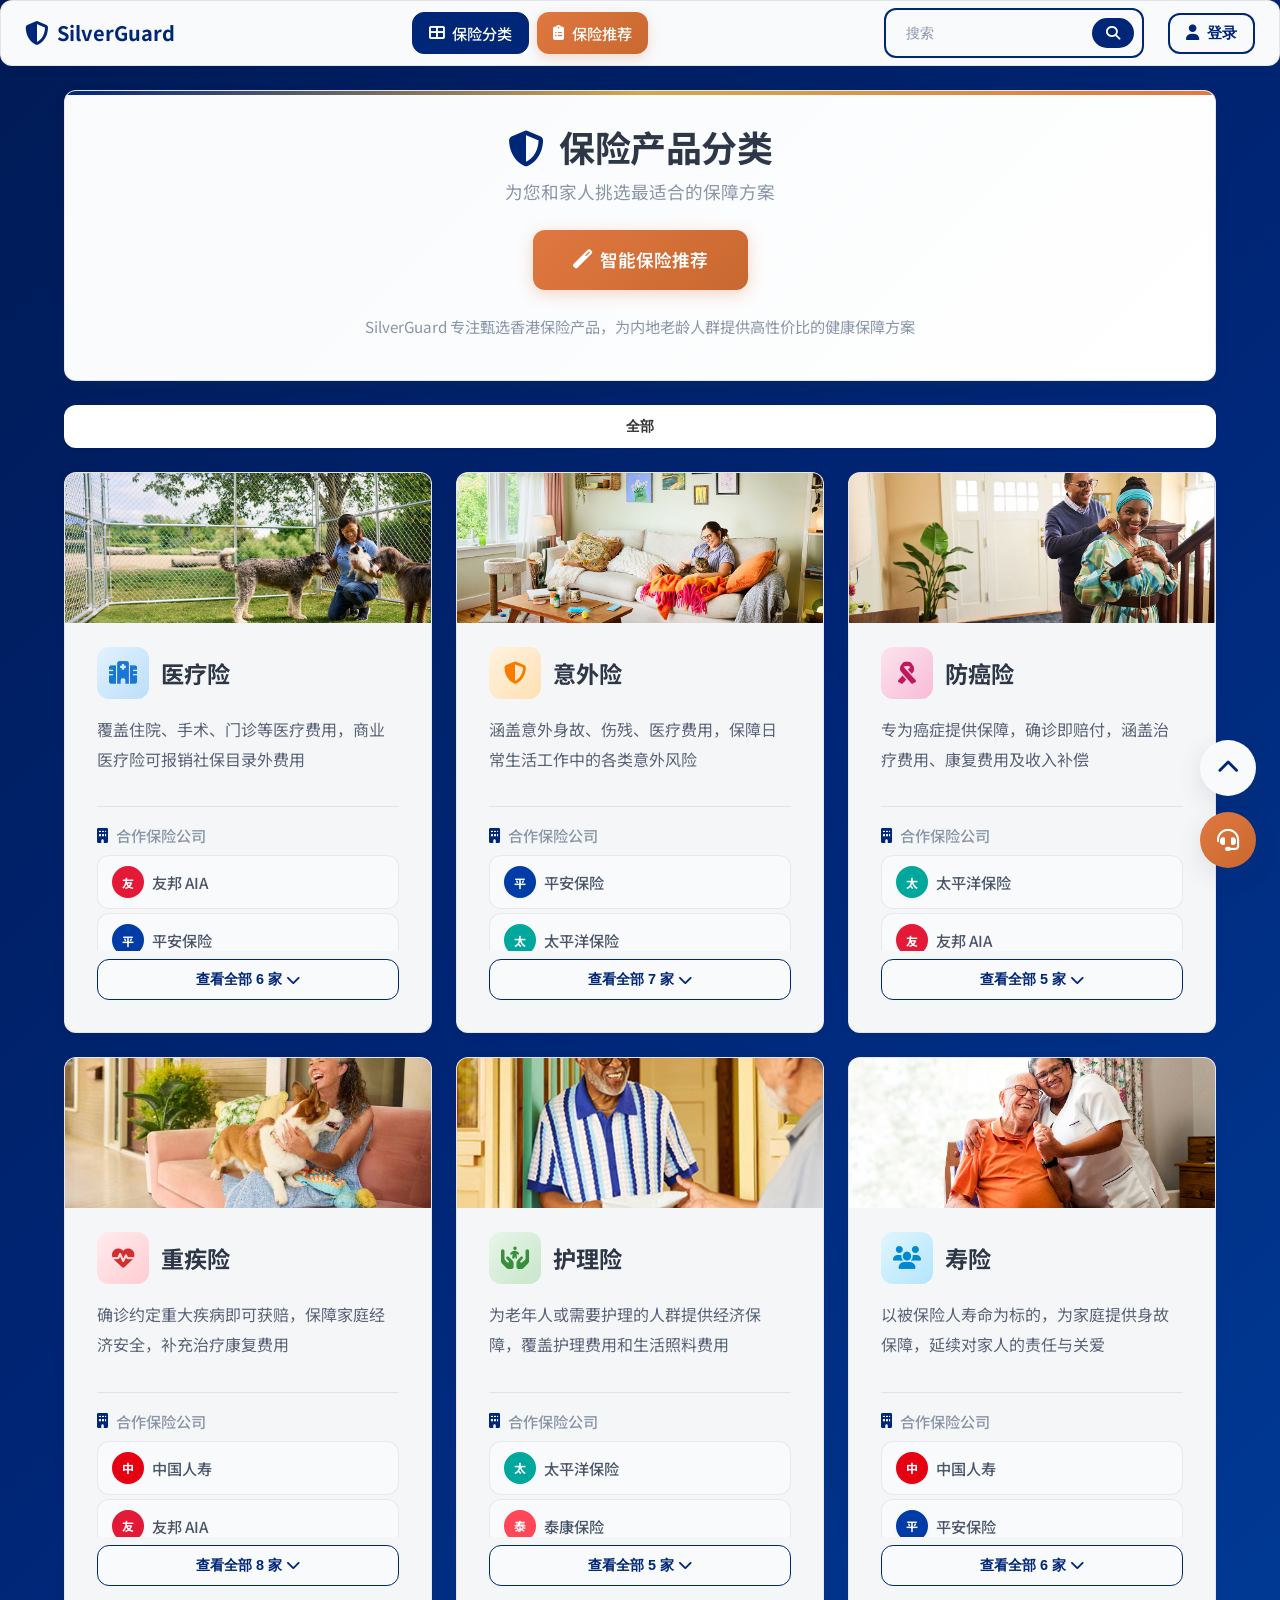
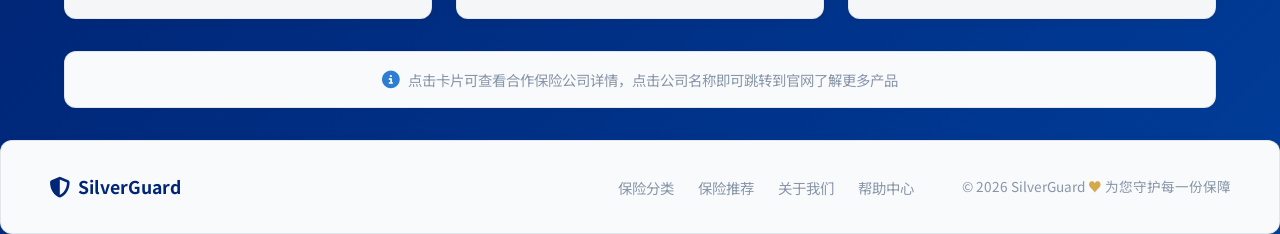
==== commit f02401ed: "Initial commit" ====
--- a/index.html
+++ b/index.html
@@ -7,6 +7,7 @@
     <link rel="stylesheet" href="https://cdnjs.cloudflare.com/ajax/libs/font-awesome/6.4.0/css/all.min.css">
     <link href="https://fonts.googleapis.com/css2?family=Noto+Sans+SC:wght@400;500;600;700&display=swap" rel="stylesheet">
     <link rel="stylesheet" href="css/style.css">
+    <style>body { background: linear-gradient(135deg, #001a55 0%, #002677 50%, #003d99 100%) !important; }</style>
 </head>
 <body>
     <!-- 顶部导航栏 -->
@@ -139,28 +140,21 @@
     </div>
 
     <div class="container">
-        <!-- 顶部标题区 -->
-        <div class="header">
-            <div class="header-content">
+        <!-- 保险产品分类 + 平台介绍 合并模块 -->
+        <div class="hero-card">
+            <div class="hero-card-header">
                 <h1><i class="fas fa-shield-alt"></i> 保险产品分类</h1>
                 <p>为您和家人挑选最适合的保障方案</p>
             </div>
-            <!-- 快速入口按钮 -->
-            <div class="quick-actions">
-                <a href="questionnaire.html" class="quick-btn primary">
-                    <i class="fas fa-magic"></i> 智能保险推荐
-                </a>
-                <span class="quick-hint">填写问卷，获取个性化保险方案</span>
-            </div>
+            <a href="questionnaire.html" class="hero-cta-btn">
+                <i class="fas fa-magic"></i> 智能保险推荐
+            </a>
+            <p class="hero-platform-desc">SilverGuard 专注甄选香港保险产品，为内地老龄人群提供高性价比的健康保障方案</p>
         </div>
 
         <!-- 筛选标签 -->
         <div class="filter-section">
             <button class="filter-btn active" data-filter="all">全部</button>
-            <button class="filter-btn" data-filter="health">健康险</button>
-            <button class="filter-btn" data-filter="accident">意外险</button>
-            <button class="filter-btn" data-filter="protection">保障型</button>
-            <button class="filter-btn" data-filter="life">寿险</button>
         </div>
 
         <!-- 保险分类网格 -->
@@ -170,19 +164,14 @@
             <div class="category-card medical-card" onclick="expandCategory('medical')">
                 <div class="category-image">
                     <img src="picture/P1.png" alt="医疗险">
-                    <div class="image-overlay">
-                        <span>了解详情</span>
-                    </div>
-                </div>
-                <div class="category-icon">
-                    <i class="fas fa-hospital"></i>
-                </div>
-                <h3>医疗险</h3>
+                </div>
+                <div class="category-header">
+                    <div class="category-icon">
+                        <i class="fas fa-hospital"></i>
+                    </div>
+                    <h3>医疗险</h3>
+                </div>
                 <p>覆盖住院、手术、门诊等医疗费用，商业医疗险可报销社保目录外费用</p>
-                <div class="category-tags">
-                    <span class="tag health-tag">健康险</span>
-                    <span class="tag hot-tag"><i class="fas fa-fire"></i> 热门</span>
-                </div>
                 <div class="category-companies">
                     <span class="companies-label">
                         <i class="fas fa-building"></i> 合作保险公司
@@ -229,19 +218,14 @@
             <div class="category-card accident-card" onclick="expandCategory('accident')">
                 <div class="category-image">
                     <img src="picture/P2.png" alt="意外险">
-                    <div class="image-overlay">
-                        <span>了解详情</span>
-                    </div>
-                </div>
-                <div class="category-icon">
-                    <i class="fas fa-shield-alt"></i>
-                </div>
-                <h3>意外险</h3>
+                </div>
+                <div class="category-header">
+                    <div class="category-icon">
+                        <i class="fas fa-shield-alt"></i>
+                    </div>
+                    <h3>意外险</h3>
+                </div>
                 <p>涵盖意外身故、伤残、医疗费用，保障日常生活工作中的各类意外风险</p>
-                <div class="category-tags">
-                    <span class="tag accident-tag">意外险</span>
-                    <span class="tag hot-tag"><i class="fas fa-fire"></i> 热门</span>
-                </div>
                 <div class="category-companies">
                     <span class="companies-label">
                         <i class="fas fa-building"></i> 合作保险公司
@@ -293,19 +277,15 @@
             <div class="category-card cancer-card" onclick="expandCategory('cancer')">
                 <div class="category-image">
                     <img src="picture/P3.png" alt="防癌险">
-                    <div class="image-overlay">
-                        <span>了解详情</span>
-                    </div>
-                </div>
-                <div class="category-icon">
-                    <i class="fas fa-ribbon"></i>
-                </div>
-                <h3>防癌险</h3>
+                </div>
+                <div class="category-header">
+                    <div class="category-icon">
+                        <i class="fas fa-ribbon"></i>
+                    </div>
+                    <h3>防癌险</h3>
+                </div>
                 <p>专为癌症提供保障，确诊即赔付，涵盖治疗费用、康复费用及收入补偿</p>
-                <div class="category-tags">
-                    <span class="tag health-tag">健康险</span>
-                    <span class="tag new-tag"><i class="fas fa-star"></i> 推荐</span>
-                </div>
+
                 <div class="category-companies">
                     <span class="companies-label">
                         <i class="fas fa-building"></i> 合作保险公司
@@ -347,19 +327,15 @@
             <div class="category-card critical-card" onclick="expandCategory('critical')">
                 <div class="category-image">
                     <img src="picture/P4.png" alt="重疾险">
-                    <div class="image-overlay">
-                        <span>了解详情</span>
-                    </div>
-                </div>
-                <div class="category-icon">
-                    <i class="fas fa-heartbeat"></i>
-                </div>
-                <h3>重疾险</h3>
+                </div>
+                <div class="category-header">
+                    <div class="category-icon">
+                        <i class="fas fa-heartbeat"></i>
+                    </div>
+                    <h3>重疾险</h3>
+                </div>
                 <p>确诊约定重大疾病即可获赔，保障家庭经济安全，补充治疗康复费用</p>
-                <div class="category-tags">
-                    <span class="tag health-tag">健康险</span>
-                    <span class="tag protection-tag">保障型</span>
-                </div>
+                
                 <div class="category-companies">
                     <span class="companies-label">
                         <i class="fas fa-building"></i> 合作保险公司
@@ -416,19 +392,15 @@
             <div class="category-card nursing-card" onclick="expandCategory('nursing')">
                 <div class="category-image">
                     <img src="picture/P5.png" alt="护理险">
-                    <div class="image-overlay">
-                        <span>了解详情</span>
-                    </div>
-                </div>
-                <div class="category-icon">
-                    <i class="fas fa-hands-holding-child"></i>
-                </div>
-                <h3>护理险</h3>
+                </div>
+                <div class="category-header">
+                    <div class="category-icon">
+                        <i class="fas fa-hands-holding-child"></i>
+                    </div>
+                    <h3>护理险</h3>
+                </div>
                 <p>为老年人或需要护理的人群提供经济保障，覆盖护理费用和生活照料费用</p>
-                <div class="category-tags">
-                    <span class="tag health-tag">健康险</span>
-                    <span class="tag new-tag"><i class="fas fa-star"></i> 热门</span>
-                </div>
+
                 <div class="category-companies">
                     <span class="companies-label">
                         <i class="fas fa-building"></i> 合作保险公司
@@ -470,19 +442,14 @@
             <div class="category-card life-card" onclick="expandCategory('life')">
                 <div class="category-image">
                     <img src="picture/P6.png" alt="寿险">
-                    <div class="image-overlay">
-                        <span>了解详情</span>
-                    </div>
-                </div>
-                <div class="category-icon">
-                    <i class="fas fa-users"></i>
-                </div>
-                <h3>寿险</h3>
+                </div>
+                <div class="category-header">
+                    <div class="category-icon">
+                        <i class="fas fa-users"></i>
+                    </div>
+                    <h3>寿险</h3>
+                </div>
                 <p>以被保险人寿命为标的，为家庭提供身故保障，延续对家人的责任与关爱</p>
-                <div class="category-tags">
-                    <span class="tag life-tag">寿险</span>
-                    <span class="tag protection-tag">保障型</span>
-                </div>
                 <div class="category-companies">
                     <span class="companies-label">
                         <i class="fas fa-building"></i> 合作保险公司
@@ -533,6 +500,49 @@
             <span>点击卡片可查看合作保险公司详情，点击公司名称即可跳转到官网了解更多产品</span>
         </div>
     </div>
+
+    <!-- 悬浮客服入口 -->
+    <div class="floating-service">
+        <button class="service-btn" title="返回顶部" onclick="scrollToTop()">
+            <i class="fas fa-chevron-up"></i>
+            <span class="service-tooltip">返回顶部</span>
+        </button>
+        <button class="service-btn primary" title="在线咨询" onclick="openServiceChat()">
+            <i class="fas fa-headset"></i>
+            <span class="service-tooltip">在线咨询</span>
+        </button>
+    </div>
+
+    <!-- 页脚 -->
+    <footer class="site-footer">
+        <div class="footer-content">
+            <div class="footer-brand">
+                <i class="fas fa-shield-alt"></i>
+                <span>SilverGuard</span>
+            </div>
+            <div class="footer-links">
+                <a href="index.html">保险分类</a>
+                <a href="questionnaire.html">保险推荐</a>
+                <a href="#">关于我们</a>
+                <a href="#">帮助中心</a>
+            </div>
+            <div class="footer-copyright">
+                © 2026 SilverGuard <span>♥</span> 为您守护每一份保障
+            </div>
+        </div>
+    </footer>
+
+    <script>
+        // 返回顶部功能
+        function scrollToTop() {
+            window.scrollTo({ top: 0, behavior: 'smooth' });
+        }
+
+        // 在线咨询功能
+        function openServiceChat() {
+            alert('在线客服功能开发中，请拨打客服热线：400-888-8888');
+        }
+    </script>
 
     <script>
         // =============================================
--- a/css/style.css
+++ b/css/style.css
@@ -1,3 +1,7 @@
+/* ============================================
+   SilverGuard 品牌设计系统
+   ============================================ */
+
 /* 全局样式重置 */
 * {
     margin: 0;
@@ -5,39 +9,163 @@
     box-sizing: border-box;
 }
 
+/* ========== 第一优先级：品牌色体系与文字层级 ========== */
 :root {
-    --primary-blue: #0078D4;
-    --secondary-blue: #E3F2FD;
-    --accent-orange: #FF6B35;
-    --success-green: #28A745;
-    --text-dark: #1a1a2e;
-    --text-medium: #4a4a6a;
-    --text-light: #8a8aa3;
-    --bg-light: #f5f7fa;
-    --card-shadow: 0 10px 40px rgba(0, 120, 212, 0.08);
-}
-
+    /* 主品牌色 - 深海蓝 */
+    --primary-blue: #002677;
+    --primary-blue-light: #003d99;
+    --primary-blue-dark: #001a55;
+    --primary-blue-subtle: rgba(0, 38, 119, 0.08);
+    
+    /* 辅助品牌色 - 琥珀金 */
+    --accent-gold: #D4A84B;
+    --accent-gold-light: #E8C678;
+    --accent-gold-dark: #B8923D;
+    
+    /* 强调色 - 暖调橙红 */
+    --accent-coral: #E07840;
+    --accent-coral-light: #F09060;
+    --accent-coral-dark: #C86830;
+    
+    /* 功能色 */
+    --success-green: #1E874B;
+    --warning-amber: #E5A117;
+    --error-red: #D64545;
+    --info-blue: #2D7DD2;
+    
+    /* 文字层级 */
+    --text-primary: #2d3748;        /* 主标题 - 深灰 */
+    --text-secondary: #4a5568;       /* 副标题/重要正文 - 中灰 */
+    --text-body: #5a6478;            /* 正文 - 柔和灰 */
+    --text-muted: #8896a8;           /* 辅助文字 */
+    --text-inverse: #FFFFFF;         /* 反色文字 */
+    
+    /* 背景色系 */
+    --bg-page: #EEF2F7;
+    --bg-card: #F8FAFC;
+    --bg-elevated: #FFFFFF;
+    --bg-hover: #E8EDF3;
+    
+    /* 边框与分隔 */
+    --border-light: rgba(45, 55, 72, 0.1);
+    --border-medium: rgba(45, 55, 72, 0.18);
+    --border-focus: var(--primary-blue);
+    
+    /* 阴影系统 */
+    --shadow-xs: 0 1px 3px rgba(45, 55, 72, 0.06);
+    --shadow-sm: 0 2px 8px rgba(45, 55, 72, 0.08);
+    --shadow-md: 0 4px 12px rgba(45, 55, 72, 0.1);
+    --shadow-lg: 0 8px 24px rgba(45, 55, 72, 0.12);
+    --shadow-xl: 0 12px 36px rgba(45, 55, 72, 0.14);
+    
+    /* 间距系统 */
+    --space-xs: 4px;
+    --space-sm: 8px;
+    --space-md: 16px;
+    --space-lg: 24px;
+    --space-xl: 32px;
+    --space-2xl: 48px;
+    --space-3xl: 64px;
+    
+    /* 圆角系统 - 统一12px */
+    --radius-sm: 8px;
+    --radius-md: 12px;
+    --radius-lg: 12px;
+    --radius-xl: 16px;
+    --radius-full: 9999px;
+    
+    /* 过渡动画 */
+    --transition-fast: 0.15s ease;
+    --transition-base: 0.25s ease;
+    --transition-slow: 0.4s ease;
+}
+
+/* ========== 全局基础样式 ========== */
 body {
     font-family: 'Noto Sans SC', -apple-system, BlinkMacSystemFont, 'Segoe UI', sans-serif;
-    background: linear-gradient(135deg, #667eea 0%, #764ba2 100%);
+    background: linear-gradient(135deg, #001a55 0%, #002677 50%, #003d99 100%);
     min-height: 100vh;
-    padding: 20px;
     line-height: 1.6;
+    color: var(--text-body);
+    font-size: 15px;
+    -webkit-font-smoothing: antialiased;
+    -moz-osx-font-smoothing: grayscale;
 }
 
 .container {
     max-width: 1200px;
     margin: 0 auto;
+    padding: 0 var(--space-lg);
+}
+
+/* 文字层级样式 */
+h1, h2, h3, h4, h5, h6 {
+    color: var(--text-primary);
+    font-weight: 600;
+    line-height: 1.3;
+}
+
+h1 { font-size: 2rem; font-weight: 700; }     /* 一级标题 */
+h2 { font-size: 1.5rem; font-weight: 600; }    /* 二级标题 */
+h3 { font-size: 1.25rem; font-weight: 600; }   /* 三级标题 */
+h4 { font-size: 1.1rem; font-weight: 600; }   /* 四级标题 */
+
+p { margin-bottom: var(--space-md); }
+p:last-child { margin-bottom: 0; }
+
+.text-muted { color: var(--text-muted); }
+.text-primary { color: var(--text-primary); }
+.text-secondary { color: var(--text-secondary); }
+
+/* ========== 第二优先级：统一Hover交互动效 ========== */
+.btn, button, .card, .nav-link, .filter-btn, 
+.tag, .company-item, .expand-btn, .result-item,
+.quick-btn, .login-tab {
+    transition: all var(--transition-base);
+}
+
+/* 卡片悬浮效果 */
+.card-hover {
+    cursor: pointer;
+}
+
+.card-hover:hover {
+    transform: translateY(-4px);
+    box-shadow: var(--shadow-lg);
+}
+
+/* 按钮悬浮效果 */
+.btn {
+    position: relative;
+    overflow: hidden;
+}
+
+.btn::after {
+    content: '';
+    position: absolute;
+    top: 50%;
+    left: 50%;
+    width: 0;
+    height: 0;
+    background: rgba(255, 255, 255, 0.2);
+    border-radius: 50%;
+    transform: translate(-50%, -50%);
+    transition: width 0.4s ease, height 0.4s ease;
+}
+
+.btn:hover::after {
+    width: 300px;
+    height: 300px;
 }
 
 /* ========== 顶部导航栏 ========== */
 .top-nav {
-    background: rgba(255, 255, 255, 0.98);
-    border-radius: 16px;
-    padding: 0 24px;
-    margin-bottom: 24px;
-    box-shadow: 0 4px 20px rgba(0, 0, 0, 0.08);
-    backdrop-filter: blur(10px);
+    background: var(--bg-card);
+    border-radius: var(--radius-lg);
+    padding: 0 var(--space-lg);
+    margin-bottom: var(--space-lg);
+    box-shadow: var(--shadow-sm);
+    border: 1px solid var(--border-light);
 }
 
 .nav-container {
@@ -45,15 +173,21 @@
     align-items: center;
     justify-content: space-between;
     height: 64px;
+    gap: var(--space-lg);
 }
 
 .nav-brand {
     display: flex;
     align-items: center;
-    gap: 10px;
-    font-size: 1.3rem;
+    gap: var(--space-sm);
+    font-size: 1.25rem;
     font-weight: 700;
     color: var(--primary-blue);
+    text-decoration: none;
+}
+
+.nav-brand:hover {
+    color: var(--primary-blue-light);
 }
 
 .nav-brand i {
@@ -62,64 +196,121 @@
 
 .nav-links {
     display: flex;
-    gap: 8px;
+    gap: var(--space-sm);
+    flex: 1;
+    justify-content: center;
 }
 
 .nav-link {
     display: flex;
     align-items: center;
-    gap: 8px;
-    padding: 10px 20px;
-    color: var(--text-medium);
+    gap: var(--space-sm);
+    padding: var(--space-sm) var(--space-md);
+    color: var(--text-body);
     text-decoration: none;
     font-weight: 500;
-    border-radius: 10px;
-    transition: all 0.3s ease;
+    font-size: 0.95rem;
+    border-radius: var(--radius-md);
+    border: 1px solid transparent;
 }
 
 .nav-link:hover {
-    background: var(--secondary-blue);
-    color: var(--primary-blue);
+    background: var(--bg-hover);
+    color: var(--primary-blue);
+    border-color: var(--primary-blue-subtle);
 }
 
 .nav-link.active {
     background: var(--primary-blue);
-    color: white;
+    color: var(--text-inverse);
+    border-color: var(--primary-blue);
 }
 
 .nav-link-highlight {
-    background: linear-gradient(135deg, #FF6B35 0%, #f472b6 100%);
-    color: white !important;
+    background: linear-gradient(135deg, var(--accent-coral) 0%, var(--accent-coral-dark) 100%);
+    color: var(--text-inverse) !important;
+    border: none !important;
+    box-shadow: 0 4px 12px rgba(224, 120, 64, 0.25);
 }
 
 .nav-link-highlight:hover {
     transform: translateY(-2px);
-    box-shadow: 0 4px 15px rgba(255, 107, 53, 0.3);
+    box-shadow: 0 6px 20px rgba(224, 120, 64, 0.35);
+    background: linear-gradient(135deg, var(--accent-coral-light) 0%, var(--accent-coral) 100%);
 }
 
 .nav-actions {
     display: flex;
     align-items: center;
-    gap: 12px;
-}
-
+    gap: var(--space-md);
+}
+
+/* ========== 搜索栏 ========== */
+.search-bar {
+    display: flex;
+    align-items: center;
+    border: 2px solid var(--primary-blue);
+    border-radius: var(--radius-md);
+    padding: 8px 8px 8px var(--space-md);
+    background-color: var(--bg-card);
+    width: 260px;
+}
+
+.search-bar:hover {
+    border-color: var(--primary-blue-light);
+    box-shadow: 0 0 0 3px rgba(0, 38, 119, 0.1);
+}
+
+.search-bar input {
+    border: none;
+    outline: none;
+    padding: var(--space-xs);
+    width: 100%;
+    font-size: 14px;
+    background: transparent;
+    color: var(--text-primary);
+}
+
+.search-bar input::placeholder {
+    color: var(--text-muted);
+}
+
+.search-bar button {
+    background: var(--primary-blue);
+    border: none;
+    color: var(--text-inverse);
+    cursor: pointer;
+    font-size: 14px;
+    padding: 8px 14px;
+    border-radius: var(--radius-full);
+    display: flex;
+    align-items: center;
+    justify-content: center;
+}
+
+.search-bar button:hover {
+    background: var(--primary-blue-dark);
+}
+
+/* ========== 登录按钮 ========== */
 .btn-login {
     display: flex;
     align-items: center;
-    gap: 8px;
-    padding: 10px 20px;
-    background: white;
+    gap: var(--space-sm);
+    padding: var(--space-sm) var(--space-md);
+    background: var(--bg-card);
     border: 2px solid var(--primary-blue);
     color: var(--primary-blue);
     font-weight: 600;
-    border-radius: 10px;
+    font-size: 0.95rem;
+    border-radius: var(--radius-md);
     cursor: pointer;
-    transition: all 0.3s ease;
 }
 
 .btn-login:hover {
     background: var(--primary-blue);
-    color: white;
+    color: var(--text-inverse);
+    box-shadow: var(--shadow-md);
 }
 
 /* ========== 登录弹窗 ========== */
@@ -129,12 +320,12 @@
     left: 0;
     width: 100%;
     height: 100%;
-    background: rgba(0, 0, 0, 0.5);
+    background: rgba(26, 26, 46, 0.5);
     display: none;
     align-items: center;
     justify-content: center;
     z-index: 1000;
-    backdrop-filter: blur(5px);
+    backdrop-filter: blur(4px);
 }
 
 .modal-overlay.active {
@@ -142,18 +333,19 @@
 }
 
 .modal-content {
-    background: white;
-    border-radius: 20px;
+    background: var(--bg-card);
+    border-radius: var(--radius-md);
     width: 90%;
     max-width: 420px;
-    box-shadow: 0 25px 60px rgba(0, 0, 0, 0.3);
+    box-shadow: var(--shadow-xl);
     animation: modalSlideIn 0.3s ease;
+    border: 1px solid var(--border-light);
 }
 
 @keyframes modalSlideIn {
     from {
         opacity: 0;
-        transform: translateY(-30px) scale(0.95);
+        transform: translateY(-20px) scale(0.98);
     }
     to {
         opacity: 1;
@@ -165,16 +357,16 @@
     display: flex;
     align-items: center;
     justify-content: space-between;
-    padding: 20px 24px;
-    border-bottom: 1px solid #eee;
+    padding: var(--space-lg);
+    border-bottom: 1px solid var(--border-light);
 }
 
 .modal-header h3 {
     display: flex;
     align-items: center;
-    gap: 10px;
-    font-size: 1.2rem;
-    color: var(--text-dark);
+    gap: var(--space-sm);
+    font-size: 1.15rem;
+    color: var(--text-primary);
 }
 
 .modal-header h3 i {
@@ -185,62 +377,68 @@
     width: 32px;
     height: 32px;
     border: none;
-    background: #f5f5f5;
+    background: var(--bg-elevated);
     border-radius: 50%;
     font-size: 1.2rem;
     cursor: pointer;
-    color: var(--text-medium);
-    transition: all 0.2s ease;
+    color: var(--text-muted);
+    display: flex;
+    align-items: center;
+    justify-content: center;
 }
 
 .modal-close:hover {
-    background: #ff4444;
-    color: white;
+    background: var(--error-red);
+    color: var(--text-inverse);
 }
 
 .modal-body {
-    padding: 24px;
+    padding: var(--space-lg);
 }
 
 .login-tabs {
     display: flex;
-    gap: 8px;
-    margin-bottom: 20px;
-    background: #f5f7fa;
+    gap: var(--space-xs);
+    margin-bottom: var(--space-lg);
+    background: var(--bg-elevated);
     padding: 4px;
-    border-radius: 12px;
+    border-radius: var(--radius-md);
 }
 
 .login-tab {
     flex: 1;
-    padding: 10px;
+    padding: var(--space-sm) var(--space-md);
     border: none;
     background: transparent;
-    color: var(--text-medium);
+    color: var(--text-muted);
     font-weight: 500;
-    border-radius: 10px;
+    font-size: 0.95rem;
+    border-radius: var(--radius-sm);
     cursor: pointer;
-    transition: all 0.3s ease;
+}
+
+.login-tab:hover {
+    color: var(--text-body);
 }
 
 .login-tab.active {
-    background: white;
-    color: var(--primary-blue);
-    box-shadow: 0 2px 8px rgba(0, 0, 0, 0.1);
+    background: var(--bg-card);
+    color: var(--primary-blue);
+    box-shadow: var(--shadow-sm);
 }
 
 .form-group {
-    margin-bottom: 18px;
+    margin-bottom: var(--space-md);
 }
 
 .form-group label {
     display: flex;
     align-items: center;
-    gap: 8px;
-    margin-bottom: 8px;
+    gap: var(--space-sm);
+    margin-bottom: var(--space-sm);
     font-weight: 500;
-    color: var(--text-dark);
-    font-size: 0.95rem;
+    color: var(--text-secondary);
+    font-size: 0.9rem;
 }
 
 .form-group label i {
@@ -249,17 +447,23 @@
 
 .form-group input {
     width: 100%;
-    padding: 14px 16px;
-    border: 2px solid #e8e8e8;
-    border-radius: 12px;
+    padding: 14px var(--space-md);
+    border: 2px solid var(--border-light);
+    border-radius: var(--radius-md);
     font-size: 1rem;
-    transition: all 0.3s ease;
+    transition: all var(--transition-base);
+    color: var(--text-primary);
+    background: var(--bg-card);
 }
 
 .form-group input:focus {
     outline: none;
     border-color: var(--primary-blue);
-    box-shadow: 0 0 0 4px rgba(0, 120, 212, 0.1);
+    box-shadow: 0 0 0 3px var(--primary-blue-subtle);
+}
+
+.form-group input::placeholder {
+    color: var(--text-muted);
 }
 
 .password-input,
@@ -278,34 +482,39 @@
     right: 12px;
     background: none;
     border: none;
-    color: var(--text-light);
+    color: var(--text-muted);
     cursor: pointer;
     padding: 4px;
 }
 
+.toggle-password:hover {
+    color: var(--primary-blue);
+}
+
 .code-input input {
-    padding-right: 120px;
+    padding-right: 110px;
 }
 
 .btn-code {
     position: absolute;
-    right: 8px;
-    padding: 8px 16px;
+    right: 6px;
+    padding: 10px var(--space-md);
     background: var(--primary-blue);
-    color: white;
+    color: var(--text-inverse);
     border: none;
-    border-radius: 8px;
+    border-radius: var(--radius-sm);
     font-size: 0.85rem;
+    font-weight: 500;
     cursor: pointer;
-    transition: all 0.3s ease;
 }
 
 .btn-code:hover {
-    background: #0066b4;
+    background: var(--primary-blue-light);
 }
 
 .btn-code:disabled {
-    background: #ccc;
+    background: var(--border-medium);
+    color: var(--text-muted);
     cursor: not-allowed;
 }
 
@@ -313,54 +522,57 @@
     display: flex;
     justify-content: space-between;
     align-items: center;
-    margin-bottom: 20px;
+    margin-bottom: var(--space-lg);
     font-size: 0.9rem;
 }
 
 .remember-me {
     display: flex;
     align-items: center;
-    gap: 6px;
-    color: var(--text-medium);
+    gap: var(--space-xs);
+    color: var(--text-muted);
     cursor: pointer;
 }
 
 .remember-me input {
     width: 16px;
     height: 16px;
+    accent-color: var(--primary-blue);
 }
 
 .forgot-link {
     color: var(--primary-blue);
     text-decoration: none;
+    font-weight: 500;
 }
 
 .forgot-link:hover {
+    color: var(--primary-blue-light);
     text-decoration: underline;
 }
 
 .btn-submit {
     width: 100%;
     padding: 14px;
-    background: linear-gradient(135deg, var(--primary-blue) 0%, #0055a3 100%);
-    color: white;
+    background: linear-gradient(135deg, var(--primary-blue) 0%, var(--primary-blue-dark) 100%);
+    color: var(--text-inverse);
     border: none;
-    border-radius: 12px;
-    font-size: 1.05rem;
+    border-radius: var(--radius-md);
+    font-size: 1rem;
     font-weight: 600;
     cursor: pointer;
-    transition: all 0.3s ease;
+    box-shadow: 0 4px 12px rgba(0, 38, 119, 0.25);
 }
 
 .btn-submit:hover {
     transform: translateY(-2px);
-    box-shadow: 0 6px 20px rgba(0, 120, 212, 0.3);
+    box-shadow: 0 6px 20px rgba(0, 38, 119, 0.35);
 }
 
 .register-hint {
     text-align: center;
-    margin-top: 16px;
-    color: var(--text-medium);
+    margin-top: var(--space-md);
+    color: var(--text-muted);
     font-size: 0.9rem;
 }
 
@@ -371,147 +583,210 @@
 }
 
 .register-hint a:hover {
+    color: var(--primary-blue-light);
     text-decoration: underline;
 }
 
-/* ========== 顶部标题区 ========== */
-.header {
-    background: rgba(255, 255, 255, 0.95);
-    border-radius: 20px;
-    padding: 30px 40px;
-    margin-bottom: 30px;
-    box-shadow: 0 10px 40px rgba(0, 0, 0, 0.1);
+/* ========== 第三优先级：合并首屏 Hero 模块 ========== */
+/* 合并后的 hero-card：顶部 Banner + 平台介绍一体化白色卡片 */
+.hero-card {
+    background: linear-gradient(135deg, var(--bg-card) 0%, var(--bg-elevated) 100%);
+    border-radius: var(--radius-md);
+    padding: var(--space-xl) var(--space-xl) calc(var(--space-xl) + 8px);
+    margin-bottom: var(--space-lg);
+    box-shadow: var(--shadow-md);
     text-align: center;
-    backdrop-filter: blur(10px);
-}
-
-.header-content h1 {
-    font-size: 2.5rem;
+    border: 1px solid var(--border-light);
+    position: relative;
+    overflow: hidden;
+    display: flex;
+    flex-direction: column;
+    align-items: center;
+    gap: var(--space-lg);
+}
+
+.hero-card::before {
+    content: '';
+    position: absolute;
+    top: 0;
+    left: 0;
+    right: 0;
+    height: 4px;
+    background: linear-gradient(90deg, var(--primary-blue), var(--accent-gold), var(--accent-coral));
+}
+
+.hero-card-header {
+    width: 100%;
+}
+
+.hero-card-header h1 {
+    font-size: 2.25rem;
     font-weight: 700;
-    color: var(--text-dark);
-    margin-bottom: 8px;
-}
-
-.header-content h1 i {
-    color: var(--primary-blue);
-    margin-right: 12px;
-}
-
-.header-content p {
-    color: var(--text-medium);
+    color: var(--text-primary);
+    margin-bottom: var(--space-sm);
+    letter-spacing: -0.5px;
+}
+
+.hero-card-header h1 i {
+    color: var(--primary-blue);
+    margin-right: var(--space-sm);
+}
+
+.hero-card-header p {
+    color: var(--text-muted);
     font-size: 1.1rem;
-}
-
-/* 快速入口按钮 */
-.quick-actions {
-    margin-top: 24px;
-    display: flex;
-    flex-direction: column;
-    align-items: center;
-    gap: 10px;
-}
-
-.quick-btn {
+    margin: 0;
+}
+
+/* 主行动按钮 - 视觉焦点，品牌橙色 */
+.hero-cta-btn {
     display: inline-flex;
     align-items: center;
-    gap: 10px;
-    padding: 14px 32px;
-    border-radius: 50px;
+    gap: var(--space-sm);
+    padding: 16px 40px;
+    border-radius: var(--radius-md);
     font-weight: 600;
-    font-size: 1.05rem;
+    font-size: 1.1rem;
     text-decoration: none;
-    transition: all 0.3s ease;
-}
-
-.quick-btn.primary {
-    background: linear-gradient(135deg, #FF6B35 0%, #f472b6 100%);
-    color: white;
-    box-shadow: 0 6px 25px rgba(255, 107, 53, 0.35);
-}
-
-.quick-btn.primary:hover {
+    background: linear-gradient(135deg, var(--accent-coral) 0%, var(--accent-coral-dark) 100%);
+    color: var(--text-inverse);
+    box-shadow: 0 4px 16px rgba(224, 120, 64, 0.3);
+    position: relative;
+    overflow: hidden;
+    transition: all var(--transition-base);
+}
+
+.hero-cta-btn::before {
+    content: '';
+    position: absolute;
+    top: 0;
+    left: -100%;
+    width: 100%;
+    height: 100%;
+    background: linear-gradient(90deg, transparent, rgba(255, 255, 255, 0.15), transparent);
+    transition: left 0.5s ease;
+}
+
+.hero-cta-btn:hover::before {
+    left: 100%;
+}
+
+.hero-cta-btn:hover {
     transform: translateY(-3px) scale(1.02);
-    box-shadow: 0 10px 35px rgba(255, 107, 53, 0.45);
-}
-
-.quick-hint {
-    font-size: 0.9rem;
-    color: var(--text-light);
+    box-shadow: 0 10px 35px rgba(232, 93, 76, 0.45);
+}
+
+.hero-cta-btn i {
+    font-size: 1.2rem;
+}
+
+/* 平台介绍文案 - 弱化，不抢焦点 */
+.hero-platform-desc {
+    font-size: 0.95rem;
+    color: var(--text-muted);
+    margin: 0;
+    line-height: 1.7;
+    max-width: 620px;
 }
 
 /* 筛选标签 */
 .filter-section {
     display: flex;
     justify-content: center;
-    gap: 12px;
-    margin-bottom: 30px;
+    gap: var(--space-sm);
+    margin-bottom: var(--space-lg);
     flex-wrap: wrap;
+    background: #ffffff;
+    padding: 4px var(--space-lg);
+    border-radius: var(--radius-lg);
+    box-shadow: 0 1px 3px rgba(0, 0, 0, 0.08);
 }
 
 .filter-btn {
-    padding: 10px 24px;
-    border: 2px solid rgba(255, 255, 255, 0.3);
-    background: rgba(255, 255, 255, 0.15);
-    color: white;
-    border-radius: 30px;
-    font-size: 0.95rem;
+    padding: 8px 20px;
+    border: none;
+    background: transparent;
+    color: #333333;
+    font-size: 0.9rem;
     font-weight: 500;
     cursor: pointer;
-    transition: all 0.3s ease;
-    backdrop-filter: blur(5px);
 }
 
 .filter-btn:hover {
-    background: rgba(255, 255, 255, 0.3);
-    transform: translateY(-2px);
+    color: var(--primary-blue);
 }
 
 .filter-btn.active {
-    background: white;
-    color: var(--primary-blue);
-    border-color: white;
-    box-shadow: 0 4px 15px rgba(0, 0, 0, 0.1);
-}
-
-/* 保险分类网格 */
+    background: transparent;
+    color: #333333;
+    font-weight: 600;
+}
+
+/* 筛选说明注释 */
+/*
+.filter-note {
+    display: flex;
+    align-items: center;
+    justify-content: center;
+    gap: var(--space-sm);
+    padding: var(--space-sm) var(--space-md);
+    background: var(--primary-blue-subtle);
+    border-radius: var(--radius-md);
+    margin-bottom: var(--space-xl);
+    color: var(--primary-blue);
+    font-size: 0.85rem;
+}
+
+.filter-note i {
+    font-size: 1rem;
+    flex-shrink: 0;
+}
+*/
+
+/* ========== 保险分类网格 ========== */
 .category-grid {
     display: grid;
-    grid-template-columns: repeat(auto-fill, minmax(340px, 1fr));
-    gap: 24px;
-    margin-bottom: 30px;
-}
-
-/* 分类卡片 */
+    grid-template-columns: repeat(auto-fill, minmax(320px, 1fr));
+    gap: var(--space-lg);
+    margin-bottom: var(--space-xl);
+}
+
+/* ========== 分类卡片 ========== */
 .category-card {
-    background: white;
-    border-radius: 20px;
-    padding: 0 24px 24px;
-    box-shadow: var(--card-shadow);
-    transition: all 0.3s ease;
+    background: #F5F6F8;
+    border-radius: var(--radius-md);
+    padding: var(--space-xl);
+    box-shadow: 0 2px 8px rgba(45, 55, 72, 0.08), 0 1px 2px rgba(45, 55, 72, 0.04);
+    transition: all var(--transition-base);
     cursor: pointer;
     position: relative;
     overflow: hidden;
+    border: 1px solid rgba(45, 55, 72, 0.08);
+    display: flex;
+    flex-direction: column;
 }
 
 .category-card:hover {
-    transform: translateY(-8px);
-    box-shadow: 0 20px 50px rgba(0, 120, 212, 0.15);
+    transform: translateY(-3px);
+    box-shadow: 0 6px 20px rgba(45, 55, 72, 0.12), 0 2px 6px rgba(45, 55, 72, 0.06);
+    border-color: var(--primary-blue);
 }
 
 /* 卡片图片区域 */
 .category-image {
-    width: calc(100% + 48px);
-    height: 160px;
-    margin: 0 -24px 20px -24px;
+    width: calc(100% + var(--space-xl) * 2);
+    height: 150px;
     position: relative;
     overflow: hidden;
+    margin: calc(var(--space-xl) * -1);
+    margin-bottom: var(--space-lg);
 }
 
 .category-image img {
     width: 100%;
     height: 100%;
     object-fit: cover;
-    transition: transform 0.4s ease;
+    transition: transform 0.5s ease;
 }
 
 .category-card:hover .category-image img {
@@ -525,16 +800,16 @@
     width: 100%;
     height: 100%;
     background: linear-gradient(
-        to bottom,
-        rgba(0, 0, 0, 0.1) 0%,
-        rgba(0, 0, 0, 0.3) 100%
+        135deg,
+        rgba(0, 38, 119, 0.1) 0%,
+        rgba(0, 38, 119, 0.4) 100%
     );
     display: flex;
     align-items: flex-end;
     justify-content: flex-end;
-    padding: 12px;
+    padding: var(--space-md);
     opacity: 0;
-    transition: opacity 0.3s ease;
+    transition: opacity var(--transition-base);
 }
 
 .category-card:hover .image-overlay {
@@ -542,25 +817,42 @@
 }
 
 .image-overlay span {
-    background: rgba(255, 255, 255, 0.9);
+    background: var(--bg-card);
     color: var(--primary-blue);
     padding: 6px 14px;
-    border-radius: 20px;
+    border-radius: var(--radius-full);
     font-size: 0.8rem;
     font-weight: 600;
-    backdrop-filter: blur(5px);
+    box-shadow: var(--shadow-sm);
+}
+
+/* 卡片内容区 */
+.category-card-content {
+    padding: var(--space-lg) var(--space-xl);
+    flex: 1;
+    display: flex;
+    flex-direction: column;
+}
+
+/* 卡片标题和图标区域 */
+.category-header {
+    display: flex !important;
+    flex-direction: row !important;
+    align-items: center;
+    gap: 12px;
+    margin-bottom: var(--space-md);
 }
 
 /* 卡片图标 */
 .category-icon {
-    width: 56px;
-    height: 56px;
-    border-radius: 16px;
+    width: 52px;
+    height: 52px;
+    border-radius: var(--radius-md);
     display: flex;
     align-items: center;
     justify-content: center;
-    font-size: 1.5rem;
-    margin-bottom: 16px;
+    font-size: 1.4rem;
+    flex-shrink: 0;
 }
 
 /* 医疗险图标样式 */
@@ -601,33 +893,41 @@
 
 /* 卡片标题 */
 .category-card h3 {
-    font-size: 1.4rem;
-    font-weight: 600;
-    color: var(--text-dark);
-    margin-bottom: 8px;
+    font-size: 1.45rem;
+    font-weight: 700;
+    color: var(--text-primary);
+    letter-spacing: -0.2px;
 }
 
 /* 卡片描述 */
 .category-card > p {
-    color: var(--text-medium);
-    font-size: 0.95rem;
-    margin-bottom: 16px;
-    line-height: 1.6;
+    color: var(--text-body);
+    font-size: 1rem;
+    line-height: 1.85;
+    margin-bottom: var(--space-xl);
+    flex: 1;
 }
 
 /* 分类标签 */
 .category-tags {
     display: flex;
-    gap: 8px;
-    margin-bottom: 20px;
+    gap: var(--space-sm);
+    margin-bottom: var(--space-md);
     flex-wrap: wrap;
 }
 
 .tag {
     padding: 4px 12px;
-    border-radius: 20px;
-    font-size: 0.8rem;
+    border-radius: var(--radius-full);
+    font-size: 0.75rem;
     font-weight: 500;
+    display: inline-flex;
+    align-items: center;
+    gap: 4px;
+}
+
+.tag:hover {
+    transform: translateY(-1px);
 }
 
 .health-tag {
@@ -655,6 +955,10 @@
     color: #D32F2F;
 }
 
+.hot-tag i {
+    color: inherit;
+}
+
 .new-tag {
     background: #FFF8E1;
     color: #FF8F00;
@@ -662,18 +966,19 @@
 
 /* 保险公司列表区域 */
 .category-companies {
-    border-top: 1px solid #f0f0f0;
-    padding-top: 16px;
+    border-top: 0.5px solid var(--border-light);
+    padding: var(--space-md) 0 0;
     margin-top: auto;
 }
 
 .companies-label {
     display: flex;
     align-items: center;
-    gap: 8px;
-    font-size: 0.85rem;
-    color: var(--text-light);
-    margin-bottom: 12px;
+    gap: var(--space-sm);
+    font-size: 0.95rem;
+    color: var(--text-muted);
+    margin-bottom: var(--space-sm);
+    font-weight: 500;
 }
 
 .companies-label i {
@@ -684,8 +989,8 @@
 .company-list {
     display: flex;
     flex-direction: column;
-    gap: 6px;
-    max-height: 108px;
+    gap: var(--space-xs);
+    max-height: 96px;
     overflow: hidden;
     transition: max-height 0.4s ease-in-out;
 }
@@ -698,49 +1003,51 @@
 .company-item {
     display: flex;
     align-items: center;
-    gap: 12px;
+    gap: var(--space-sm);
     padding: 10px 14px;
-    background: #f8f9fa;
-    border-radius: 10px;
+    background: var(--bg-card);
+    border-radius: var(--radius-md);
     text-decoration: none;
-    color: var(--text-dark);
-    transition: all 0.25s ease;
-    border: 1px solid transparent;
+    color: var(--text-secondary);
+    transition: all var(--transition-base);
+    border: 1px solid rgba(45, 55, 72, 0.08);
+    font-size: 0.95rem;
 }
 
 .company-item:hover {
-    background: #EEF4FC;
+    background: var(--bg-elevated);
     border-color: var(--primary-blue);
-    transform: translateX(6px);
-    box-shadow: 0 4px 12px rgba(0, 120, 212, 0.1);
+    color: var(--primary-blue);
+    transform: translateX(4px);
+    box-shadow: var(--shadow-sm);
 }
 
 .company-logo-small {
-    width: 34px;
-    height: 34px;
+    width: 32px;
+    height: 32px;
     border-radius: 50%;
     background: var(--logo-color, var(--primary-blue));
     display: flex;
     align-items: center;
     justify-content: center;
-    color: white;
-    font-size: 13px;
+    color: var(--text-inverse);
+    font-size: 12px;
     font-weight: 700;
     flex-shrink: 0;
-    box-shadow: 0 2px 6px rgba(0, 0, 0, 0.15);
+    box-shadow: var(--shadow-xs);
 }
 
 .company-name {
     flex: 1;
-    font-size: 14px;
+    font-size: 0.95rem;
     font-weight: 500;
 }
 
 .company-item i {
     color: var(--primary-blue);
-    font-size: 11px;
+    font-size: 10px;
     opacity: 0;
-    transition: opacity 0.2s ease;
+    transition: opacity var(--transition-fast);
 }
 
 .company-item:hover i {
@@ -750,226 +1057,178 @@
 /* 展开/收起按钮 */
 .expand-btn {
     width: 100%;
-    padding: 10px;
-    margin-top: 10px;
-    background: transparent;
-    border: 1px dashed #ddd;
-    border-radius: 8px;
-    color: var(--primary-blue);
-    font-size: 0.85rem;
-    font-weight: 500;
+    padding: 10px var(--space-md);
+    margin-top: var(--space-sm);
+    background: var(--bg-card);
+    border: 1px solid var(--primary-blue);
+    border-radius: var(--radius-md);
+    color: var(--primary-blue);
+    font-size: 0.9rem;
+    font-weight: 600;
     cursor: pointer;
-    transition: all 0.3s ease;
     display: flex;
     align-items: center;
     justify-content: center;
-    gap: 6px;
+    gap: var(--space-xs);
+    transition: all var(--transition-base);
 }
 
 .expand-btn:hover {
-    background: var(--secondary-blue);
-    border-color: var(--primary-blue);
+    background: var(--primary-blue);
+    color: var(--text-inverse);
+    box-shadow: 0 4px 12px rgba(0, 38, 119, 0.2);
+    transform: translateY(-1px);
+}
+
+.expand-btn.expanded {
+    background: var(--primary-blue-subtle);
+    color: var(--primary-blue);
 }
 
 .expand-btn i {
-    transition: transform 0.3s ease;
+    transition: transform var(--transition-base);
 }
 
 .expand-btn.expanded i {
     transform: rotate(180deg);
 }
 
-/* 底部提示 */
+/* ========== 第四优先级：悬浮客服入口与页脚 ========== */
+.floating-service {
+    position: fixed;
+    right: var(--space-lg);
+    bottom: var(--space-xl);
+    z-index: 999;
+    display: flex;
+    flex-direction: column;
+    gap: var(--space-md);
+}
+
+.service-btn {
+    width: 56px;
+    height: 56px;
+    border-radius: 50%;
+    background: var(--bg-card);
+    border: none;
+    box-shadow: var(--shadow-lg);
+    cursor: pointer;
+    display: flex;
+    align-items: center;
+    justify-content: center;
+    font-size: 1.4rem;
+    color: var(--primary-blue);
+    position: relative;
+    transition: all var(--transition-base);
+}
+
+.service-btn:hover {
+    transform: scale(1.1);
+    box-shadow: var(--shadow-xl);
+}
+
+.service-btn.primary {
+    background: linear-gradient(135deg, var(--accent-coral) 0%, var(--accent-coral-dark) 100%);
+    color: var(--text-inverse);
+}
+
+.service-btn.primary:hover {
+    background: linear-gradient(135deg, var(--accent-coral-light) 0%, var(--accent-coral) 100%);
+}
+
+.service-tooltip {
+    position: absolute;
+    right: 68px;
+    background: var(--text-primary);
+    color: var(--text-inverse);
+    padding: var(--space-sm) var(--space-md);
+    border-radius: var(--radius-sm);
+    font-size: 0.85rem;
+    white-space: nowrap;
+    opacity: 0;
+    pointer-events: none;
+    transition: all var(--transition-fast);
+}
+
+.service-btn:hover .service-tooltip {
+    opacity: 1;
+    right: 72px;
+}
+
+/* 页脚 */
+.site-footer {
+    background: var(--bg-card);
+    border-radius: var(--radius-md);
+    padding: var(--space-xl) var(--space-2xl);
+    margin-top: var(--space-xl);
+    box-shadow: var(--shadow-md);
+    border: 1px solid var(--border-light);
+}
+
+.footer-content {
+    display: grid;
+    grid-template-columns: 1fr auto auto;
+    gap: var(--space-2xl);
+    align-items: center;
+}
+
+.footer-brand {
+    display: flex;
+    align-items: center;
+    gap: var(--space-sm);
+    font-size: 1.1rem;
+    font-weight: 700;
+    color: var(--primary-blue);
+}
+
+.footer-brand i {
+    font-size: 1.3rem;
+}
+
+.footer-links {
+    display: flex;
+    gap: var(--space-lg);
+}
+
+.footer-links a {
+    color: var(--text-muted);
+    text-decoration: none;
+    font-size: 0.9rem;
+    transition: color var(--transition-fast);
+}
+
+.footer-links a:hover {
+    color: var(--primary-blue);
+}
+
+.footer-copyright {
+    color: var(--text-muted);
+    font-size: 0.85rem;
+    text-align: right;
+}
+
+.footer-copyright span {
+    color: var(--accent-gold);
+}
+
+/* ========== 底部提示 ========== */
 .footer-tip {
-    background: rgba(255, 255, 255, 0.95);
-    border-radius: 12px;
-    padding: 16px 24px;
+    background: var(--bg-card);
+    border-radius: var(--radius-md);
+    padding: var(--space-md) var(--space-lg);
     text-align: center;
-    color: var(--text-medium);
+    color: var(--text-muted);
     font-size: 0.9rem;
-    box-shadow: 0 4px 20px rgba(0, 0, 0, 0.05);
-    backdrop-filter: blur(10px);
+    box-shadow: var(--shadow-xs);
+    border: 1px solid var(--border-light);
+    display: flex;
+    align-items: center;
+    justify-content: center;
+    gap: var(--space-sm);
 }
 
 .footer-tip i {
-    color: var(--primary-blue);
-    margin-right: 8px;
-}
-
-/* 响应式设计 */
-@media (max-width: 768px) {
-    body {
-        padding: 12px;
-    }
-
-    .top-nav {
-        padding: 0 16px;
-    }
-
-    .nav-brand span {
-        display: none;
-    }
-
-    .nav-link span {
-        display: none;
-    }
-
-    .nav-link {
-        padding: 10px 14px;
-    }
-
-    .btn-login span {
-        display: none;
-    }
-
-    /* 搜索栏响应式 */
-    .search-bar {
-        width: 200px;
-    }
-
-    .header {
-        padding: 24px 20px;
-    }
-
-    .header-content h1 {
-        font-size: 1.8rem;
-    }
-
-    .category-grid {
-        grid-template-columns: 1fr;
-        gap: 16px;
-    }
-
-    .category-card {
-        border-radius: 16px;
-        padding: 0 16px 16px;
-    }
-
-    .category-image {
-        height: 140px;
-    }
-
-    .filter-section {
-        gap: 8px;
-    }
-
-    .filter-btn {
-        padding: 8px 16px;
-        font-size: 0.85rem;
-    }
-
-    .quick-btn {
-        padding: 12px 24px;
-        font-size: 1rem;
-    }
-
-    /* 搜索弹窗响应式 */
-    .search-modal-overlay {
-        padding-top: 40px;
-    }
-
-    .search-modal-content {
-        width: 95%;
-        max-height: 85vh;
-    }
-}
-
-@media (max-width: 480px) {
-    .nav-links {
-        gap: 4px;
-    }
-
-    .nav-link {
-        padding: 10px 12px;
-        font-size: 0.85rem;
-    }
-
-    .nav-link i {
-        font-size: 1.1rem;
-    }
-
-    .btn-login {
-        padding: 10px 12px;
-    }
-
-    /* 搜索栏隐藏 */
-    .search-bar {
-        display: none;
-    }
-
-    .header-content h1 {
-        font-size: 1.5rem;
-    }
-
-    .header-content p {
-        font-size: 0.95rem;
-    }
-
-    .category-card h3 {
-        font-size: 1.2rem;
-    }
-
-    .company-item {
-        padding: 8px 10px;
-    }
-
-    .company-logo-small {
-        width: 30px;
-        height: 30px;
-        font-size: 11px;
-    }
-
-    .company-name {
-        font-size: 13px;
-    }
-
-    .modal-content {
-        margin: 10px;
-    }
-}
-
-/* ========== 搜索栏样式 ========== */
-.search-bar {
-    display: flex;
-    align-items: center;
-    border: 2px solid var(--primary-blue);
-    border-radius: 30px;
-    padding: 5px 15px;
-    background-color: white;
-    width: 280px;
-    transition: all 0.3s ease;
-}
-
-.search-bar:hover {
-    box-shadow: 0 2px 10px rgba(0, 120, 212, 0.2);
-}
-
-.search-bar input {
-    border: none;
-    outline: none;
-    padding: 5px;
-    width: 100%;
-    font-size: 15px;
-    background: transparent;
-    color: var(--text-dark);
-}
-
-.search-bar input::placeholder {
-    color: var(--text-light);
-}
-
-.search-bar button {
-    background: none;
-    border: none;
-    color: var(--primary-blue);
-    cursor: pointer;
-    font-size: 16px;
-    padding: 4px;
-    transition: color 0.2s ease;
-}
-
-.search-bar button:hover {
-    color: #0055a3;
+    color: var(--info-blue);
+    font-size: 1.1rem;
 }
 
 /* ========== 搜索弹窗样式 ========== */
@@ -979,31 +1238,32 @@
     left: 0;
     width: 100vw;
     height: 100vh;
-    background: rgba(0, 0, 0, 0.5);
+    background: rgba(26, 26, 46, 0.5);
     display: none;
     align-items: flex-start;
     justify-content: center;
     z-index: 2000;
     padding-top: 80px;
-    backdrop-filter: blur(5px);
+    backdrop-filter: blur(4px);
 }
 
 .search-modal-content {
-    background: white;
-    border-radius: 16px;
+    background: var(--bg-card);
+    border-radius: var(--radius-md);
     width: 90%;
     max-width: 700px;
     max-height: 80vh;
     display: flex;
     flex-direction: column;
-    box-shadow: 0 20px 60px rgba(0, 0, 0, 0.25);
+    box-shadow: var(--shadow-xl);
+    border: 1px solid var(--border-light);
     animation: slideDown 0.3s ease;
 }
 
 @keyframes slideDown {
     from {
         opacity: 0;
-        transform: translateY(-30px);
+        transform: translateY(-20px);
     }
     to {
         opacity: 1;
@@ -1014,23 +1274,30 @@
 .search-modal-header {
     display: flex;
     align-items: center;
-    gap: 12px;
-    padding: 16px 20px;
-    border-bottom: 1px solid #e8e8e8;
+    gap: var(--space-md);
+    padding: var(--space-md) var(--space-lg);
+    border-bottom: 1px solid var(--border-light);
 }
 
 .search-input-wrapper {
     flex: 1;
     display: flex;
     align-items: center;
-    background: #f5f7fa;
-    border-radius: 30px;
-    padding: 8px 16px;
-    gap: 10px;
+    background: var(--bg-elevated);
+    border-radius: var(--radius-full);
+    padding: 8px var(--space-md);
+    gap: var(--space-sm);
+    border: 2px solid transparent;
+    transition: all var(--transition-fast);
+}
+
+.search-input-wrapper:focus-within {
+    border-color: var(--primary-blue);
+    background: var(--bg-card);
 }
 
 .search-icon {
-    color: #8a8aa3;
+    color: var(--text-muted);
     font-size: 16px;
 }
 
@@ -1040,21 +1307,20 @@
     outline: none;
     background: transparent;
     font-size: 16px;
-    color: var(--text-dark);
+    color: var(--text-primary);
 }
 
 .search-input-wrapper input::placeholder {
-    color: #999;
+    color: var(--text-muted);
 }
 
 .search-clear-btn {
     background: none;
     border: none;
-    color: #8a8aa3;
+    color: var(--text-muted);
     cursor: pointer;
     padding: 4px;
     font-size: 14px;
-    transition: color 0.2s;
 }
 
 .search-clear-btn:hover {
@@ -1064,83 +1330,94 @@
 .search-close-btn {
     background: none;
     border: none;
-    color: #8a8aa3;
+    color: var(--text-muted);
     cursor: pointer;
     padding: 8px;
     font-size: 20px;
-    transition: color 0.2s;
+    border-radius: 50%;
 }
 
 .search-close-btn:hover {
+    background: var(--bg-elevated);
     color: var(--primary-blue);
 }
 
 .search-modal-body {
-    padding: 20px;
+    padding: var(--space-lg);
     flex: 1;
     overflow-y: auto;
     -webkit-overflow-scrolling: touch;
 }
 
-/* 搜索建议标签 */
 .search-suggestions {
-    margin-bottom: 10px;
+    margin-bottom: var(--space-md);
 }
 
 .suggestion-title {
-    font-size: 14px;
-    color: #8a8aa3;
-    margin-bottom: 12px;
+    font-size: 0.85rem;
+    color: var(--text-muted);
+    margin-bottom: var(--space-sm);
     font-weight: 500;
 }
 
 .suggestion-tags {
     display: flex;
     flex-wrap: wrap;
-    gap: 10px;
-}
-
-.tag {
-    background: #f5f7fa;
-    color: var(--text-dark);
+    gap: var(--space-sm);
+}
+
+.suggestion-tags .tag {
+    background: var(--bg-elevated);
+    color: var(--text-body);
     padding: 8px 16px;
-    border-radius: 20px;
-    font-size: 14px;
+    border-radius: var(--radius-full);
+    font-size: 0.9rem;
     cursor: pointer;
-    transition: all 0.2s;
-    border: 1px solid transparent;
-}
-
-.tag:hover {
+    border: 1px solid var(--border-light);
+}
+
+.suggestion-tags .tag:hover {
     background: var(--primary-blue);
-    color: white;
-}
-
-/* 搜索结果 */
+    color: var(--text-inverse);
+    border-color: var(--primary-blue);
+    transform: translateY(-2px);
+}
+
 .search-results {
-    margin-top: 10px;
+    margin-top: var(--space-md);
 }
 
 .results-header {
-    font-size: 14px;
-    color: #8a8aa3;
-    margin-bottom: 16px;
-    padding-bottom: 12px;
-    border-bottom: 1px solid #e8e8e8;
+    font-size: 0.9rem;
+    color: var(--text-muted);
+    margin-bottom: var(--space-md);
+    padding-bottom: var(--space-sm);
+    border-bottom: 1px solid var(--border-light);
 }
 
 .results-list {
     display: flex;
     flex-direction: column;
-    gap: 12px;
+    gap: var(--space-sm);
 }
 
 .results-category-title {
-    font-size: 16px;
+    font-size: 1rem;
     font-weight: 600;
     color: var(--primary-blue);
-    margin: 16px 0 8px;
-    padding-left: 4px;
+    margin: var(--space-md) 0 var(--space-sm);
+    padding-left: var(--space-xs);
+    display: flex;
+    align-items: center;
+    gap: var(--space-sm);
+}
+
+.results-category-title::before {
+    content: '';
+    width: 3px;
+    height: 18px;
+    background: var(--primary-blue);
+    border-radius: 2px;
 }
 
 .results-category-title:first-child {
@@ -1148,106 +1425,291 @@
 }
 
 .result-item {
-    padding: 16px;
-    border: 1px solid #e8e8e8;
-    border-radius: 12px;
+    padding: var(--space-md);
+    border: 1px solid var(--border-light);
+    border-radius: var(--radius-md);
     cursor: pointer;
-    transition: all 0.2s;
+    transition: all var(--transition-base);
+    background: var(--bg-card);
 }
 
 .result-item:hover {
     border-color: var(--primary-blue);
-    background: #f8faff;
+    background: var(--bg-hover);
+    transform: translateX(4px);
+    box-shadow: var(--shadow-sm);
 }
 
 .result-item-header {
     display: flex;
     justify-content: space-between;
     align-items: flex-start;
-    margin-bottom: 8px;
-    gap: 12px;
+    margin-bottom: var(--space-xs);
+    gap: var(--space-md);
 }
 
 .result-item-title {
-    font-size: 16px;
+    font-size: 1rem;
     font-weight: 600;
-    color: var(--text-dark);
+    color: var(--text-primary);
 }
 
 .result-item-badge {
     display: flex;
-    gap: 6px;
+    gap: var(--space-xs);
     flex-shrink: 0;
 }
 
 .badge {
     padding: 3px 10px;
-    border-radius: 12px;
-    font-size: 12px;
+    border-radius: var(--radius-full);
+    font-size: 0.75rem;
     font-weight: 500;
 }
 
 .badge-region {
-    background: #e8f4fd;
-    color: #0077cc;
+    background: #E3F2FD;
+    color: #1976D2;
 }
 
 .badge-category {
-    background: #f0e8fd;
-    color: #7c3aed;
+    background: #F3E8FD;
+    color: #7C3AED;
 }
 
 .result-item-company {
-    font-size: 14px;
-    color: #8a8aa3;
-    margin-bottom: 8px;
+    font-size: 0.85rem;
+    color: var(--text-muted);
+    margin-bottom: var(--space-xs);
 }
 
 .result-item-desc {
-    font-size: 14px;
-    color: #8a8aa3;
+    font-size: 0.85rem;
+    color: var(--text-muted);
     line-height: 1.7;
-    margin-top: 10px;
-    padding: 10px 12px;
-    background: #f8fafc;
-    border-radius: 8px;
-    border-left: 3px solid #0078D4;
+    margin-top: var(--space-sm);
+    padding: var(--space-sm) var(--space-md);
+    background: var(--bg-elevated);
+    border-radius: var(--radius-sm);
+    border-left: 3px solid var(--primary-blue);
     display: block;
 }
 
 .result-item-tags {
     display: flex;
     flex-wrap: wrap;
-    gap: 6px;
-    margin-top: 10px;
+    gap: var(--space-xs);
+    margin-top: var(--space-sm);
 }
 
 .result-tag {
-    background: #f3f4f6;
-    color: #666;
-    padding: 4px 10px;
-    border-radius: 10px;
-    font-size: 12px;
-}
-
-/* 无结果提示 */
+    background: var(--bg-elevated);
+    color: var(--text-muted);
+    padding: 3px 10px;
+    border-radius: var(--radius-full);
+    font-size: 0.75rem;
+}
+
 .search-no-results {
     text-align: center;
-    padding: 40px 20px;
-    color: #8a8aa3;
+    padding: var(--space-2xl) var(--space-lg);
+    color: var(--text-muted);
 }
 
 .search-no-results i {
     font-size: 48px;
-    margin-bottom: 16px;
-    color: #d1d5db;
+    margin-bottom: var(--space-md);
+    color: var(--border-medium);
 }
 
 .search-no-results p {
-    font-size: 16px;
-    margin-bottom: 8px;
+    font-size: 1rem;
+    margin-bottom: var(--space-xs);
+    color: var(--text-secondary);
 }
 
 .search-no-results span {
-    font-size: 14px;
-}
+    font-size: 0.9rem;
+}
+
+/* ========== 响应式设计 ========== */
+@media (max-width: 1024px) {
+    .footer-content {
+        grid-template-columns: 1fr;
+        text-align: center;
+        gap: var(--space-lg);
+    }
+    
+    .footer-brand {
+        justify-content: center;
+    }
+    
+    .footer-links {
+        justify-content: center;
+    }
+    
+    .footer-copyright {
+        text-align: center;
+    }
+}
+
+@media (max-width: 768px) {
+    body {
+        padding: var(--space-md);
+    }
+    
+    .container {
+        padding: 0 var(--space-md);
+    }
+    
+    .top-nav {
+        padding: 0 var(--space-md);
+        margin-bottom: var(--space-md);
+    }
+    
+    .nav-brand span {
+        display: none;
+    }
+    
+    .nav-link span {
+        display: none;
+    }
+    
+    .nav-link {
+        padding: var(--space-sm);
+    }
+    
+    .btn-login span {
+        display: none;
+    }
+    
+    .search-bar {
+        width: 180px;
+    }
+    
+    .hero-card {
+        padding: var(--space-lg) var(--space-lg) calc(var(--space-lg) + 8px);
+        gap: var(--space-md);
+    }
+
+    .hero-card-header h1 {
+        font-size: 1.6rem;
+    }
+
+    .hero-card-header p {
+        font-size: 0.95rem;
+    }
+
+    .hero-cta-btn {
+        padding: 14px 32px;
+        font-size: 1rem;
+    }
+
+    .hero-platform-desc {
+        font-size: 0.9rem;
+    }
+    
+    .category-grid {
+        grid-template-columns: 1fr;
+        gap: var(--space-md);
+    }
+    
+    .category-card {
+        border-radius: var(--radius-md);
+    }
+    
+    .category-image {
+        height: 130px;
+    }
+    
+    .filter-section {
+        gap: var(--space-xs);
+    }
+    
+    .filter-btn {
+        padding: 8px 16px;
+        font-size: 0.85rem;
+    }
+    
+    .site-footer {
+        padding: var(--space-lg);
+    }
+    
+    .floating-service {
+        right: var(--space-md);
+        bottom: var(--space-lg);
+    }
+    
+    .service-btn {
+        width: 48px;
+        height: 48px;
+        font-size: 1.2rem;
+    }
+}
+
+@media (max-width: 480px) {
+    .nav-links {
+        gap: 2px;
+    }
+    
+    .nav-link {
+        padding: var(--space-sm);
+        font-size: 0.9rem;
+    }
+    
+    .nav-link i {
+        font-size: 1.1rem;
+    }
+    
+    .btn-login {
+        padding: var(--space-sm);
+    }
+    
+    .search-bar {
+        display: none;
+    }
+    
+    .hero-card-header h1 {
+        font-size: 1.4rem;
+    }
+
+    .hero-platform-desc {
+        font-size: 0.85rem;
+    }
+    
+    .category-card h3 {
+        font-size: 1.1rem;
+    }
+    
+    .company-item {
+        padding: 6px 10px;
+    }
+    
+    .company-logo-small {
+        width: 28px;
+        height: 28px;
+        font-size: 11px;
+    }
+    
+    .company-name {
+        font-size: 0.8rem;
+    }
+    
+    .modal-content {
+        margin: var(--space-sm);
+        border-radius: var(--radius-lg);
+    }
+    
+    .search-modal-overlay {
+        padding-top: 20px;
+    }
+    
+    .search-modal-content {
+        width: 95%;
+        max-height: 90vh;
+    }
+    
+    .service-tooltip {
+        display: none;
+    }
+}
